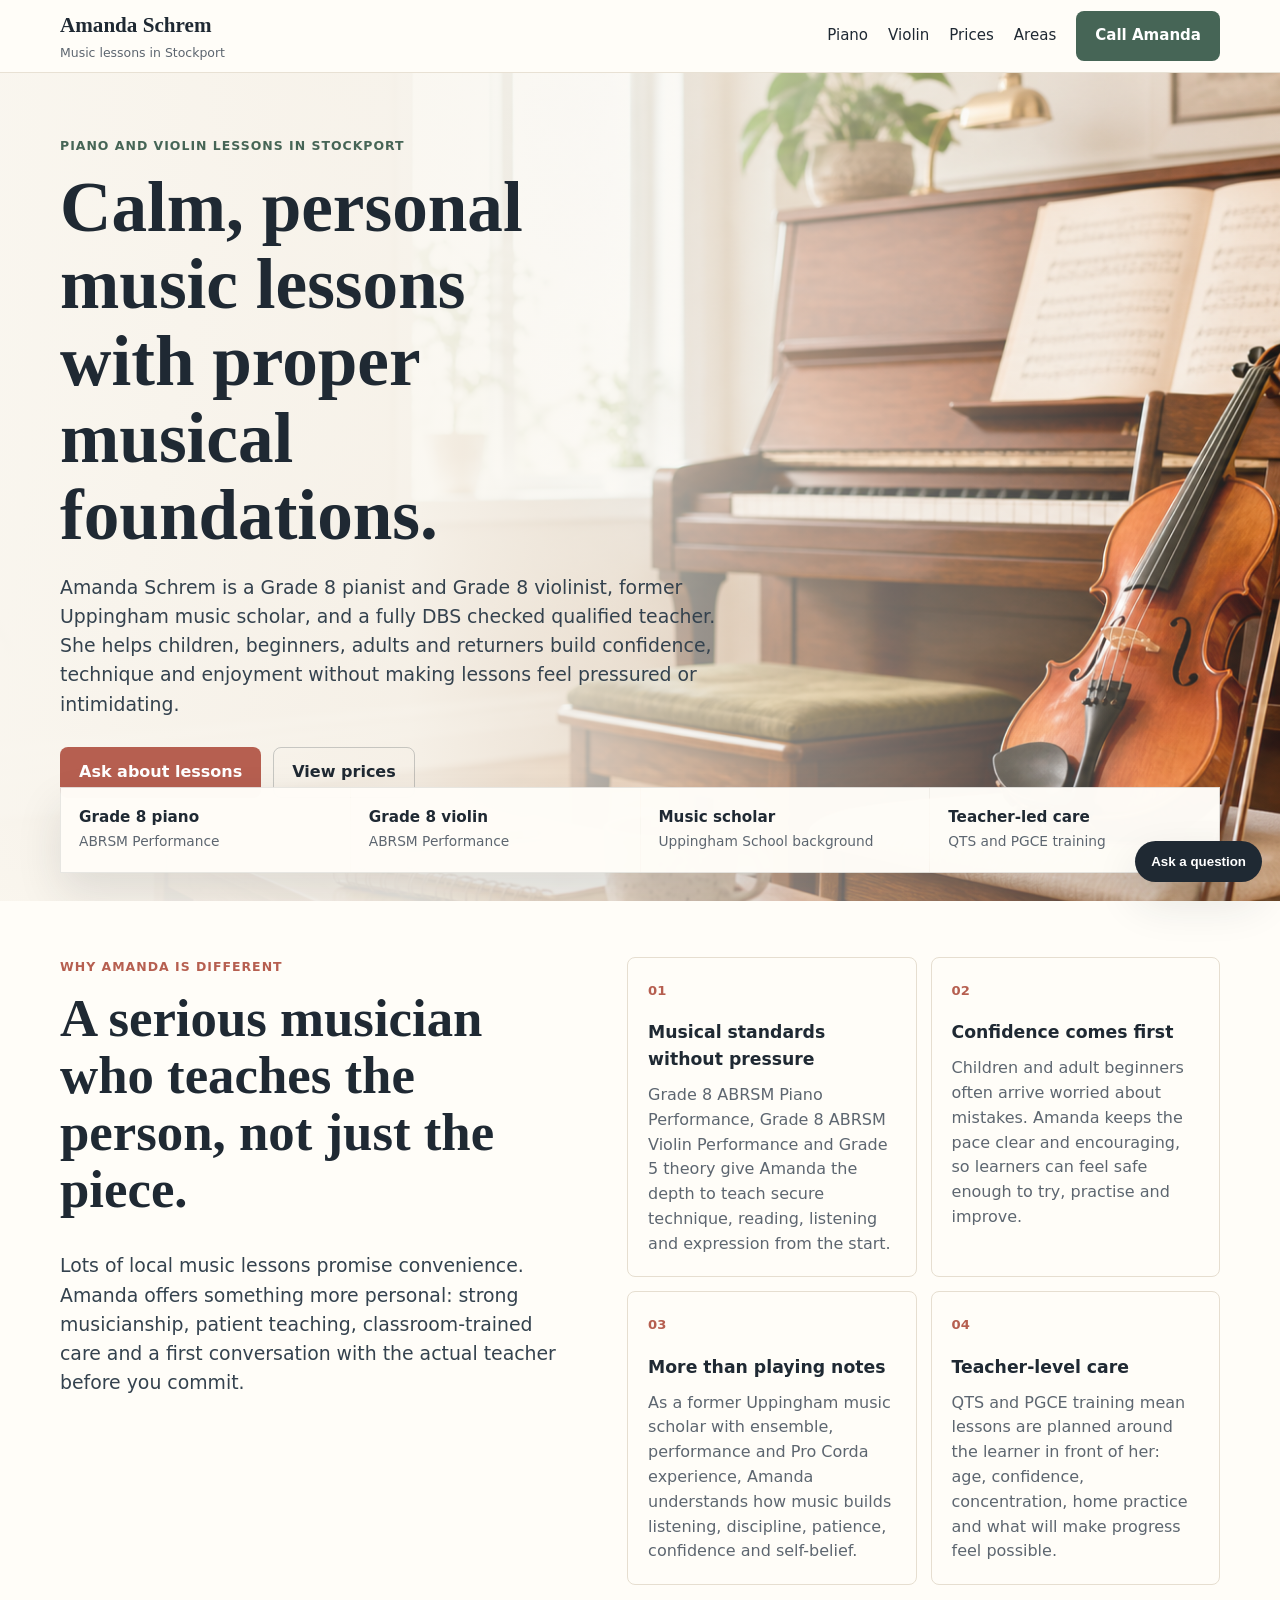
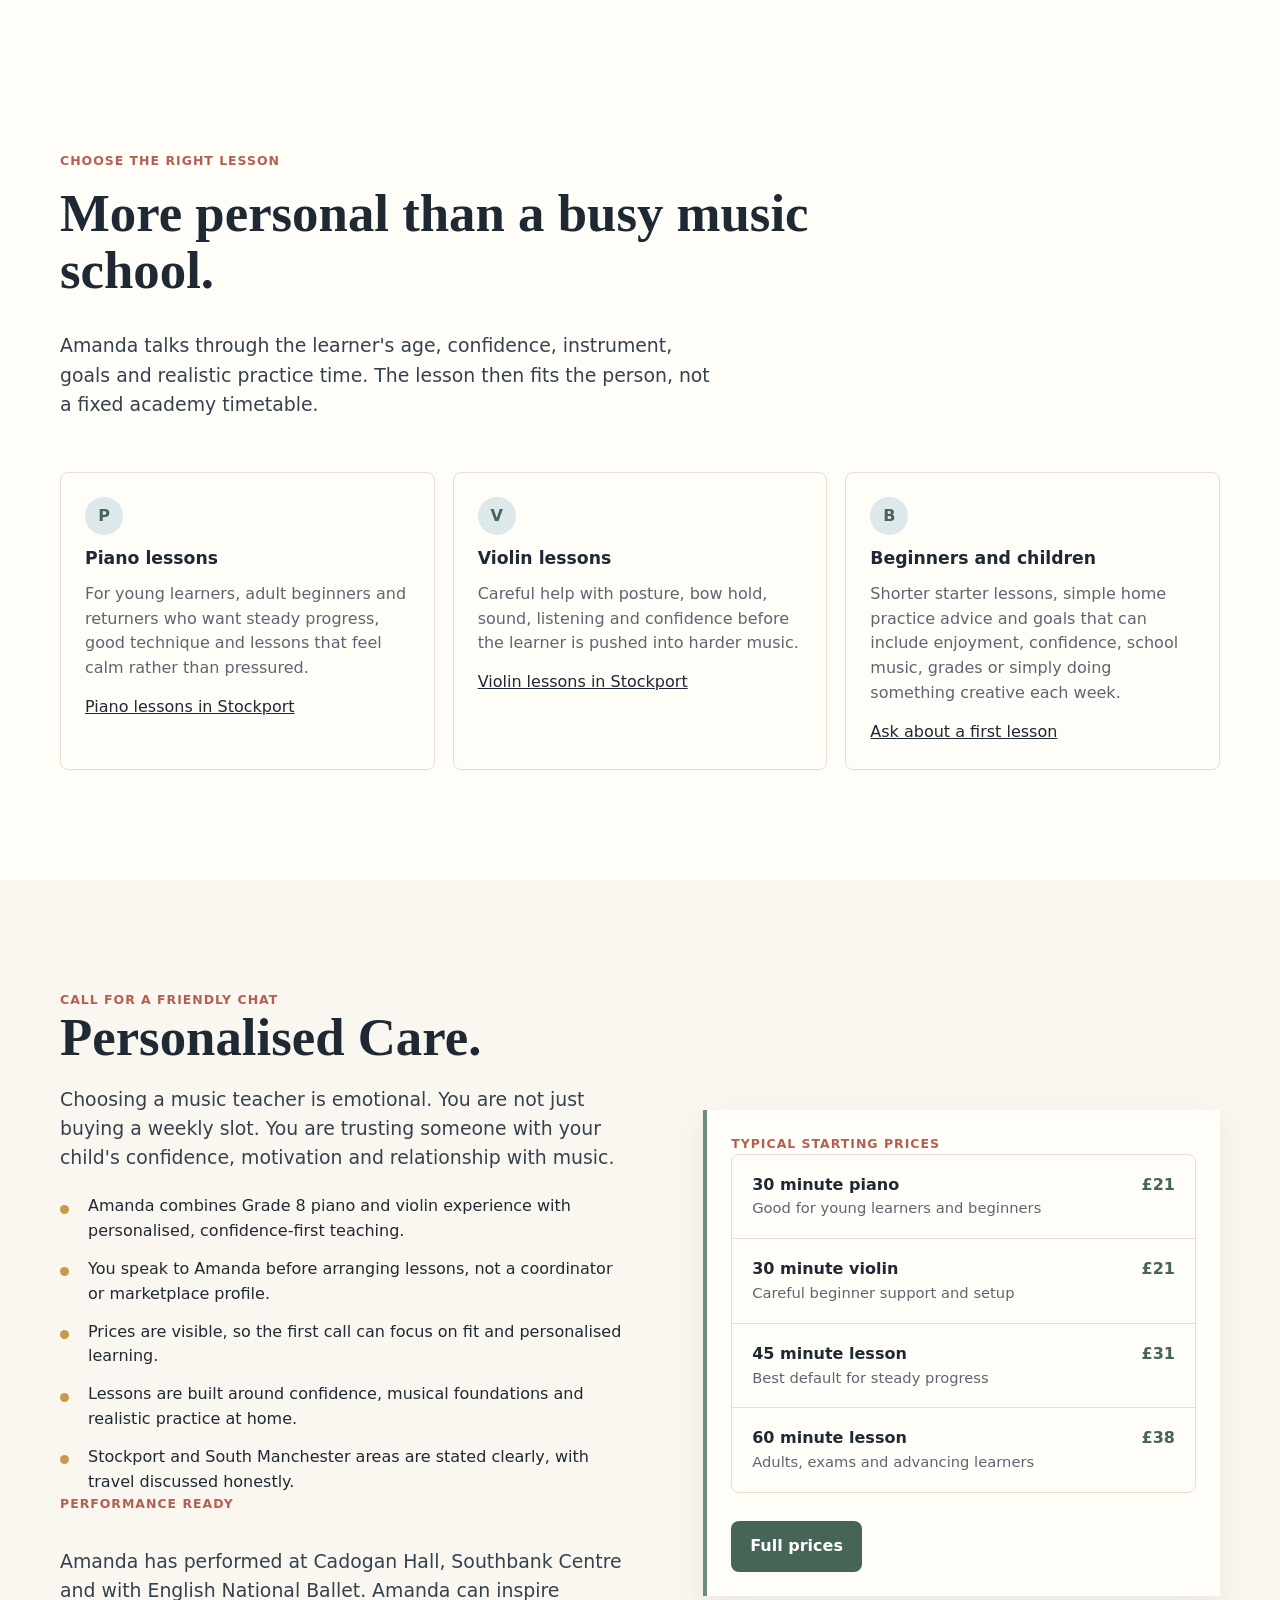
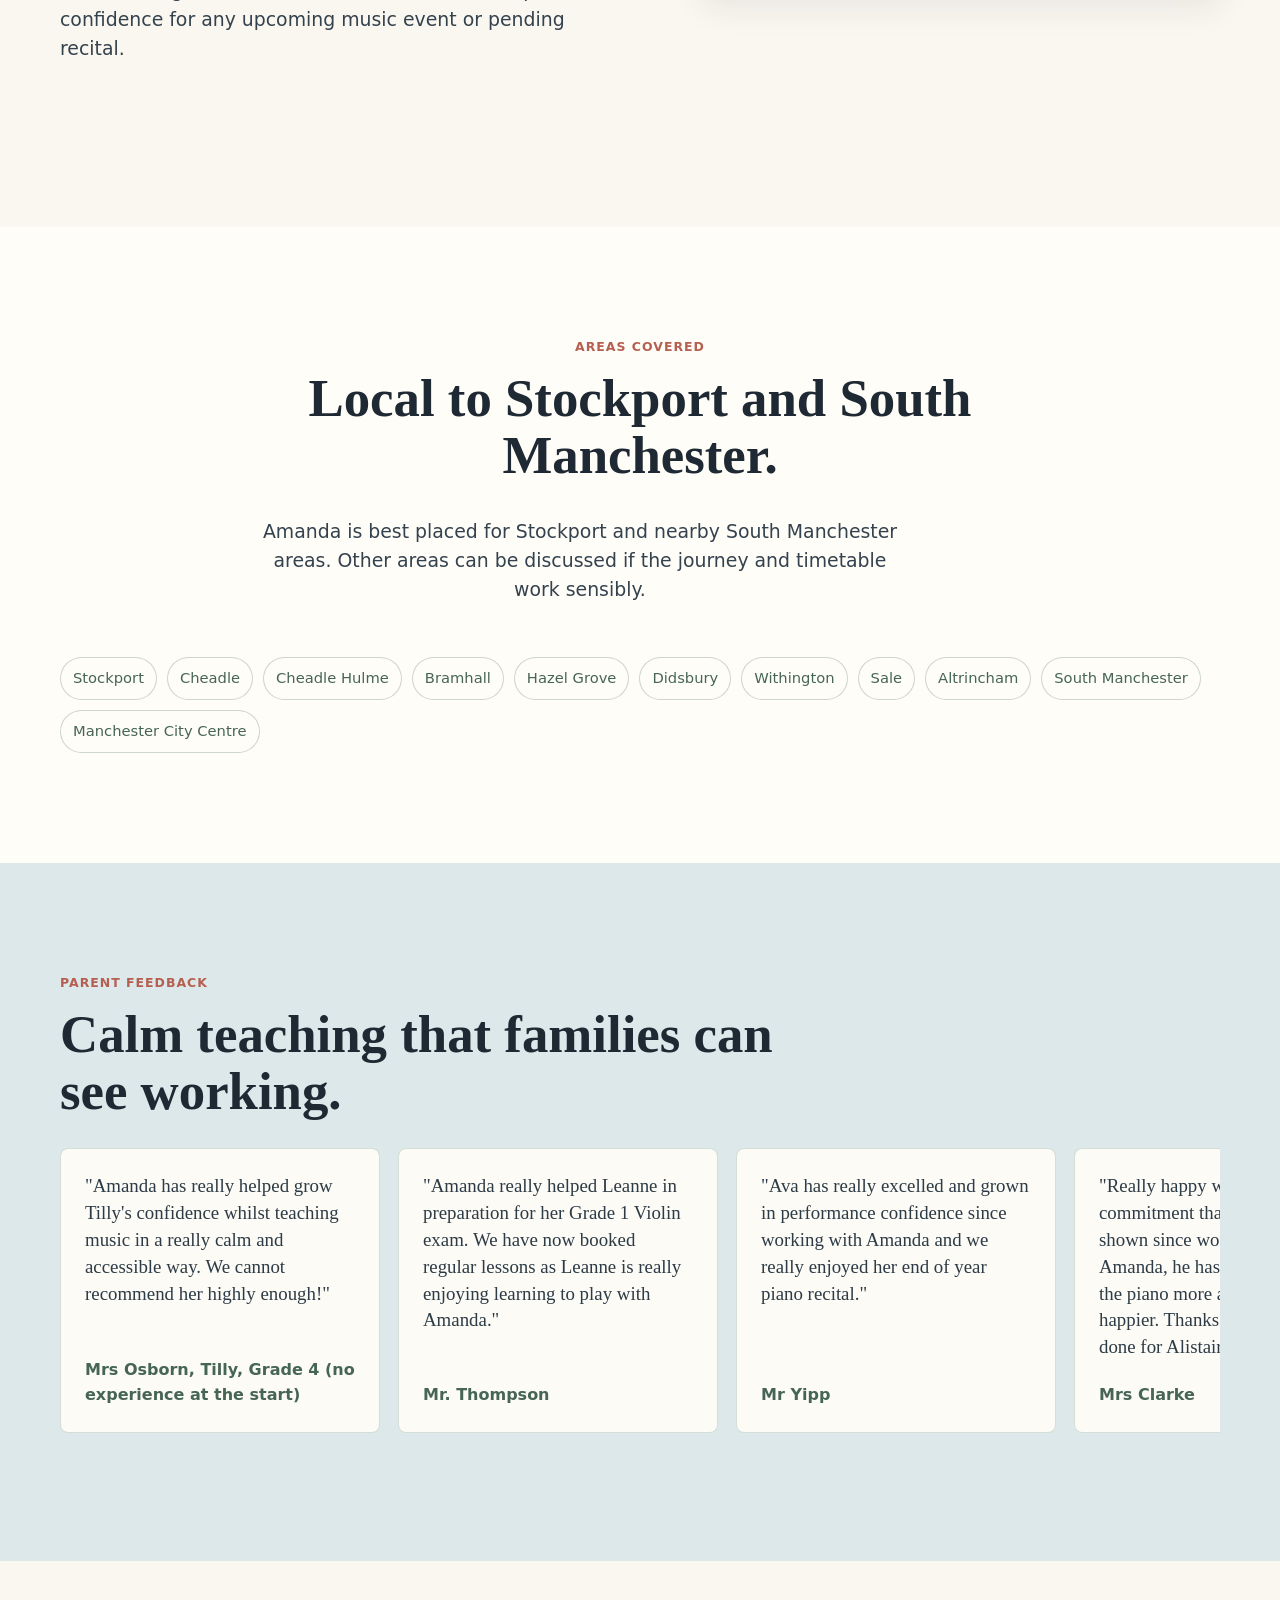
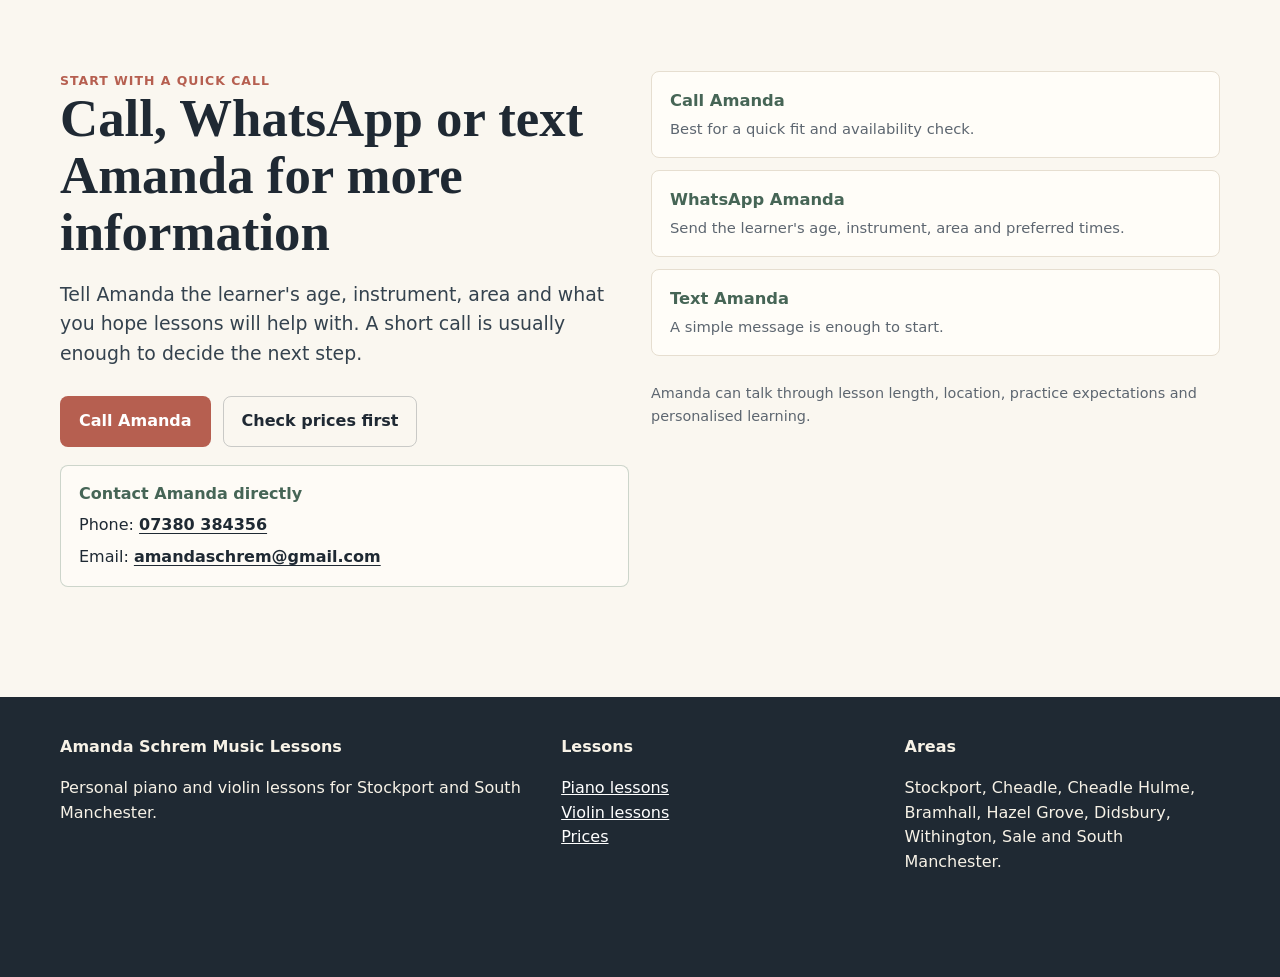
==== index.html @ a3d6da28 "Initial Amanda Schrem music website" ====
<!doctype html>
<html lang="en-GB">
<head>
  <meta charset="utf-8">
  <meta name="viewport" content="width=device-width, initial-scale=1">
  <title>Piano and Violin Lessons in Stockport | Amanda Schrem Music Lessons</title>
  <meta name="description" content="Piano and violin lessons in Stockport and South Manchester with Amanda Schrem, Grade 8 pianist, Grade 8 violinist, Uppingham music scholar and fully DBS checked qualified teacher.">
  <meta name="theme-color" content="#faf7f0">
  <meta property="og:title" content="Piano and Violin Lessons in Stockport with Amanda Schrem">
  <meta property="og:description" content="Patient, personal piano and violin lessons across Stockport and South Manchester with Grade 8 musical credentials and a qualified-teacher approach.">
  <meta property="og:image" content="assets/hero-music-lessons.png">
  <link rel="stylesheet" href="assets/styles.css?v=20260614c">
  <script type="application/ld+json">
  {
    "@context": "https://schema.org",
    "@type": "MusicSchool",
    "name": "Amanda Schrem Music Lessons",
    "description": "Piano and violin lessons in Stockport and South Manchester.",
    "areaServed": ["Stockport", "Cheadle", "Cheadle Hulme", "Bramhall", "Hazel Grove", "Sale", "Altrincham", "South Manchester"],
    "url": "https://amandaschremmusic.co.uk/",
    "founder": {
      "@type": "Person",
      "name": "Amanda Schrem",
      "jobTitle": "Music teacher and qualified teacher",
      "description": "Grade 8 ABRSM Piano Performance, Grade 8 ABRSM Violin Performance, former Uppingham music scholar and fully DBS checked qualified teacher."
    },
    "sameAs": []
  }
  </script>
</head>
<body>
  <a class="skip-link" href="#main">Skip to content</a>
  <header class="site-header">
    <div class="nav-wrap">
      <a class="brand" href="index.html" aria-label="Amanda Schrem Music Lessons home">
        <strong>Amanda Schrem</strong>
        <span>Music lessons in Stockport</span>
      </a>
      <button class="menu-button" type="button" data-menu-button aria-expanded="false" aria-label="Open menu">Menu</button>
      <nav class="nav-links" data-nav-links aria-label="Main navigation">
        <a href="piano-lessons-stockport.html">Piano</a>
        <a href="violin-lessons-stockport.html">Violin</a>
        <a href="prices.html">Prices</a>
        <a href="#areas">Areas</a>
        <a class="btn" href="tel:+447380384356" data-track="phone_intent" data-label="header-call">Call Amanda</a>
      </nav>
    </div>
  </header>

  <main id="main">
    <section class="hero" aria-label="Piano and violin lessons in Stockport">
      <div class="hero-media">
        <img src="assets/hero-music-lessons.png" alt="A warm home music lesson space with piano, violin and sheet music">
        <div class="hero-content">
          <div class="hero-copy">
            <p class="eyebrow">Piano and violin lessons in Stockport</p>
            <h1>Calm, personal music lessons with proper musical foundations.</h1>
            <p class="lead">Amanda Schrem is a Grade 8 pianist and Grade 8 violinist, former Uppingham music scholar, and a fully DBS checked qualified teacher. She helps children, beginners, adults and returners build confidence, technique and enjoyment without making lessons feel pressured or intimidating.</p>
            <div class="hero-actions">
              <a class="btn rosin" href="#contact" data-track="primary_cta_click" data-label="music-home-call">Ask about lessons</a>
              <a class="btn secondary" href="prices.html" data-track="prices_click" data-label="music-home-prices">View prices</a>
            </div>
          </div>
        </div>
        <div class="trust-strip" aria-label="Music lesson highlights">
          <div class="trust-item"><strong>Grade 8 piano</strong><span>ABRSM Performance</span></div>
          <div class="trust-item"><strong>Grade 8 violin</strong><span>ABRSM Performance</span></div>
          <div class="trust-item"><strong>Music scholar</strong><span>Uppingham School background</span></div>
          <div class="trust-item"><strong>Teacher-led care</strong><span>QTS and PGCE training</span></div>
        </div>
      </div>
    </section>

    <section class="section tight">
      <div class="wrap proof-led">
        <div class="section-head">
          <p class="kicker">Why Amanda is different</p>
          <h2>A serious musician who teaches the person, not just the piece.</h2>
          <p class="lead">Lots of local music lessons promise convenience. Amanda offers something more personal: strong musicianship, patient teaching, classroom-trained care and a first conversation with the actual teacher before you commit.</p>
        </div>
        <div class="proof-grid" aria-label="Amanda Schrem music credentials">
          <article class="proof-card"><span>01</span><strong>Musical standards without pressure</strong><p>Grade 8 ABRSM Piano Performance, Grade 8 ABRSM Violin Performance and Grade 5 theory give Amanda the depth to teach secure technique, reading, listening and expression from the start.</p></article>
          <article class="proof-card"><span>02</span><strong>Confidence comes first</strong><p>Children and adult beginners often arrive worried about mistakes. Amanda keeps the pace clear and encouraging, so learners can feel safe enough to try, practise and improve.</p></article>
          <article class="proof-card"><span>03</span><strong>More than playing notes</strong><p>As a former Uppingham music scholar with ensemble, performance and Pro Corda experience, Amanda understands how music builds listening, discipline, patience, confidence and self-belief.</p></article>
          <article class="proof-card"><span>04</span><strong>Teacher-level care</strong><p>QTS and PGCE training mean lessons are planned around the learner in front of her: age, confidence, concentration, home practice and what will make progress feel possible.</p></article>
        </div>
      </div>
    </section>

    <section class="section" id="lessons">
      <div class="wrap">
        <div class="section-head">
          <p class="kicker">Choose the right lesson</p>
          <h2>More personal than a busy music school.</h2>
          <p class="lead">Amanda talks through the learner's age, confidence, instrument, goals and realistic practice time. The lesson then fits the person, not a fixed academy timetable.</p>
        </div>
        <div class="grid three">
          <article class="card feature">
            <span class="mark">P</span>
            <h3>Piano lessons</h3>
            <p>For young learners, adult beginners and returners who want steady progress, good technique and lessons that feel calm rather than pressured.</p>
            <a href="piano-lessons-stockport.html">Piano lessons in Stockport</a>
          </article>
          <article class="card feature">
            <span class="mark">V</span>
            <h3>Violin lessons</h3>
            <p>Careful help with posture, bow hold, sound, listening and confidence before the learner is pushed into harder music.</p>
            <a href="violin-lessons-stockport.html">Violin lessons in Stockport</a>
          </article>
          <article class="card feature">
            <span class="mark">B</span>
            <h3>Beginners and children</h3>
            <p>Shorter starter lessons, simple home practice advice and goals that can include enjoyment, confidence, school music, grades or simply doing something creative each week.</p>
            <a href="#contact">Ask about a first lesson</a>
          </article>
        </div>
      </div>
    </section>

    <section class="section alt">
      <div class="wrap split">
        <div>
          <p class="kicker">Call for a friendly chat</p>
          <h2>Personalised Care.</h2>
          <p class="lead">Choosing a music teacher is emotional. You are not just buying a weekly slot. You are trusting someone with your child's confidence, motivation and relationship with music.</p>
          <ul class="list">
            <li>Amanda combines Grade 8 piano and violin experience with personalised, confidence-first teaching.</li>
            <li>You speak to Amanda before arranging lessons, not a coordinator or marketplace profile.</li>
            <li>Prices are visible, so the first call can focus on fit and personalised learning.</li>
            <li>Lessons are built around confidence, musical foundations and realistic practice at home.</li>
            <li>Stockport and South Manchester areas are stated clearly, with travel discussed honestly.</li>
          </ul>
          <div class="section-head">
            <p class="kicker">Performance ready</p>
            <p class="lead">Amanda has performed at Cadogan Hall, Southbank Centre and with English National Ballet. Amanda can inspire confidence for any upcoming music event or pending recital.</p>
          </div>
        </div>
        <aside class="panel">
          <p class="kicker">Typical starting prices</p>
          <div class="price-table">
            <div class="price-row"><div><strong>30 minute piano</strong><span>Good for young learners and beginners</span></div><div class="price">£21</div></div>
            <div class="price-row"><div><strong>30 minute violin</strong><span>Careful beginner support and setup</span></div><div class="price">£21</div></div>
            <div class="price-row"><div><strong>45 minute lesson</strong><span>Best default for steady progress</span></div><div class="price">£31</div></div>
            <div class="price-row"><div><strong>60 minute lesson</strong><span>Adults, exams and advancing learners</span></div><div class="price">£38</div></div>
          </div>
          <div class="section-actions">
            <a class="btn" href="prices.html" data-track="prices_click" data-label="home-price-panel">Full prices</a>
          </div>
        </aside>
      </div>
    </section>

    <section class="section" id="areas">
      <div class="wrap">
        <div class="section-head center">
          <p class="kicker">Areas covered</p>
          <h2>Local to Stockport and South Manchester.</h2>
          <p class="lead">Amanda is best placed for Stockport and nearby South Manchester areas. Other areas can be discussed if the journey and timetable work sensibly.</p>
        </div>
        <div class="area-pills" aria-label="Areas covered">
          <span>Stockport</span><span>Cheadle</span><span>Cheadle Hulme</span><span>Bramhall</span><span>Hazel Grove</span><span>Didsbury</span><span>Withington</span><span>Sale</span><span>Altrincham</span><span>South Manchester</span><span>Manchester City Centre</span>
        </div>
      </div>
    </section>

    <section class="section blue testimonials-section">
      <div class="wrap">
        <div class="section-head">
          <p class="kicker">Parent feedback</p>
          <h2>Calm teaching that families can see working.</h2>
        </div>
        <div class="testimonial-rail" aria-label="Music lesson testimonials">
          <figure class="testimonial-card">
            <blockquote>"Amanda has really helped grow Tilly's confidence whilst teaching music in a really calm and accessible way. We cannot recommend her highly enough!"</blockquote>
            <figcaption>Mrs Osborn, Tilly, Grade 4 (no experience at the start)</figcaption>
          </figure>
          <figure class="testimonial-card">
            <blockquote>"Amanda really helped Leanne in preparation for her Grade 1 Violin exam. We have now booked regular lessons as Leanne is really enjoying learning to play with Amanda."</blockquote>
            <figcaption>Mr. Thompson</figcaption>
          </figure>
          <figure class="testimonial-card">
            <blockquote>"Ava has really excelled and grown in performance confidence since working with Amanda and we really enjoyed her end of year piano recital."</blockquote>
            <figcaption>Mr Yipp</figcaption>
          </figure>
          <figure class="testimonial-card">
            <blockquote>"Really happy with the commitment that Alistair has shown since working with Amanda, he has enjoyed playing the piano more and we couldn't be happier. Thanks for all you have done for Alistair!"</blockquote>
            <figcaption>Mrs Clarke</figcaption>
          </figure>
        </div>
      </div>
    </section>

    <section class="section alt" id="contact">
      <div class="wrap contact-box">
        <div>
          <p class="kicker">Start with a quick call</p>
          <h2>Call, WhatsApp or text Amanda for more information</h2>
          <p class="lead">Tell Amanda the learner's age, instrument, area and what you hope lessons will help with. A short call is usually enough to decide the next step.</p>
          <div class="section-actions">
            <a class="btn rosin" href="tel:+447380384356" data-track="phone_intent" data-label="music-contact-call">Call Amanda</a>
            <a class="btn secondary" href="prices.html" data-track="prices_click" data-label="music-contact-prices">Check prices first</a>
          </div>
        <div class="direct-contact desktop-contact" aria-label="Amanda direct contact details"><strong>Contact Amanda directly</strong><span>Phone: <a href="tel:+447380384356">07380 384356</a></span><span>Email: <a href="mailto:amandaschrem@gmail.com">amandaschrem@gmail.com</a></span></div></div>
        <div class="contact-options" aria-label="Contact options">
          <a class="contact-option" href="tel:+447380384356" data-track="phone_intent" data-label="music-home-call"><strong>Call Amanda</strong><span>Best for a quick fit and availability check.</span></a>
          <a class="contact-option" href="https://wa.me/447380384356?text=Hi%20Amanda%2C%20I%20would%20like%20to%20ask%20about%20piano%20or%20violin%20lessons." data-track="whatsapp_intent" data-label="music-home-whatsapp"><strong>WhatsApp Amanda</strong><span>Send the learner's age, instrument, area and preferred times.</span></a>
          <a class="contact-option" href="sms:+447380384356?body=Hi%20Amanda%2C%20I%20would%20like%20to%20ask%20about%20piano%20or%20violin%20lessons." data-track="text_intent" data-label="music-home-text"><strong>Text Amanda</strong><span>A simple message is enough to start.</span></a>
          <p class="form-note">Amanda can talk through lesson length, location, practice expectations and personalised learning.</p>
        </div>
      </div>
    </section>
  </main>

  <aside class="chat-widget" aria-label="Music lesson quick answers">
    <button class="chat-toggle" type="button" data-chat-toggle aria-expanded="false">Ask a question</button>
    <div class="chat-panel" data-chat-panel>
      <div class="chat-head"><strong>Amanda Schrem Music Lessons</strong><span>Quick answers before you call</span></div>
      <div class="chat-body">
        <div class="quick-replies">
          <button type="button" data-chat-reply="qualifications">Why Amanda?</button>
          <button type="button" data-chat-reply="prices">What do lessons cost?</button>
          <button type="button" data-chat-reply="areas">Which areas are covered?</button>
          <button type="button" data-chat-reply="trial">How do we start?</button>
        </div>
        <div class="chat-answer" data-chat-answer>Choose a question, then call, WhatsApp or text if it sounds like the right fit.</div>
        <a class="btn" href="#contact" data-track="chat_callback_click" data-label="music-chat-callback">Call, WhatsApp or text Amanda</a>
      </div>
    </div>
  </aside>

  <div class="sticky-call" aria-label="Mobile contact options for Amanda"><a class="mobile-contact-action phone" href="tel:+447380384356" data-track="sticky_phone_intent" data-label="mobile-sticky-call" aria-label="Call Amanda"><svg aria-hidden="true" viewBox="0 0 24 24" fill="none"><path d="M22 16.92v3a2 2 0 0 1-2.18 2 19.8 19.8 0 0 1-8.63-3.07 19.5 19.5 0 0 1-6-6A19.8 19.8 0 0 1 2.12 4.18 2 2 0 0 1 4.11 2h3a2 2 0 0 1 2 1.72c.13.95.35 1.88.66 2.77a2 2 0 0 1-.45 2.11L8.05 9.87a16 16 0 0 0 6.08 6.08l1.27-1.27a2 2 0 0 1 2.11-.45c.89.31 1.82.53 2.77.66A2 2 0 0 1 22 16.92Z" stroke="currentColor" stroke-width="2" stroke-linecap="round" stroke-linejoin="round"/></svg><span>Call</span></a><a class="mobile-contact-action whatsapp" href="https://wa.me/447380384356?text=Hi%20Amanda%2C%20I%20would%20like%20to%20ask%20about%20piano%20or%20violin%20lessons." data-track="sticky_whatsapp_intent" data-label="mobile-sticky-whatsapp" aria-label="WhatsApp Amanda"><svg aria-hidden="true" viewBox="0 0 24 24"><path fill="currentColor" d="M12.03 2.5a9.43 9.43 0 0 0-8.17 14.15L2.7 21.5l4.98-1.13A9.43 9.43 0 1 0 12.03 2.5Zm0 1.8a7.63 7.63 0 0 1 6.45 11.72 7.62 7.62 0 0 1-9.92 2.66l-.31-.16-2.94.67.69-2.83-.18-.3A7.63 7.63 0 0 1 12.03 4.3Zm-3.1 3.72c-.16 0-.42.06-.64.3-.22.23-.84.82-.84 2 0 1.17.86 2.31.98 2.47.12.16 1.66 2.66 4.1 3.62 2.02.8 2.44.64 2.88.6.44-.04 1.42-.58 1.62-1.14.2-.56.2-1.04.14-1.14-.06-.1-.22-.16-.46-.28-.24-.12-1.42-.7-1.64-.78-.22-.08-.38-.12-.54.12-.16.24-.62.78-.76.94-.14.16-.28.18-.52.06-.24-.12-1.01-.37-1.92-1.18-.71-.63-1.19-1.41-1.33-1.65-.14-.24-.01-.37.11-.49.11-.11.24-.28.36-.42.12-.14.16-.24.24-.4.08-.16.04-.3-.02-.42-.06-.12-.54-1.3-.74-1.78-.2-.47-.39-.4-.54-.41h-.48Z"/></svg><span>WhatsApp</span></a><a class="mobile-contact-action text" href="sms:+447380384356?body=Hi%20Amanda%2C%20I%20would%20like%20to%20ask%20about%20piano%20or%20violin%20lessons." data-track="sticky_text_intent" data-label="mobile-sticky-text" aria-label="Text Amanda"><svg aria-hidden="true" viewBox="0 0 24 24" fill="none"><path d="M21 15a4 4 0 0 1-4 4H8l-5 3V7a4 4 0 0 1 4-4h10a4 4 0 0 1 4 4v8Z" stroke="currentColor" stroke-width="2" stroke-linecap="round" stroke-linejoin="round"/><path d="M8 9h8M8 13h5" stroke="currentColor" stroke-width="2" stroke-linecap="round"/></svg><span>Text</span></a></div>

  <footer class="site-footer">
    <div class="wrap footer-grid">
      <div><strong>Amanda Schrem Music Lessons</strong><p>Personal piano and violin lessons for Stockport and South Manchester.</p></div>
      <div><strong>Lessons</strong><p><a href="piano-lessons-stockport.html">Piano lessons</a><br><a href="violin-lessons-stockport.html">Violin lessons</a><br><a href="prices.html">Prices</a></p></div>
      <div><strong>Areas</strong><p>Stockport, Cheadle, Cheadle Hulme, Bramhall, Hazel Grove, Didsbury, Withington, Sale and South Manchester.</p></div>
    </div>
  </footer>
  <script src="assets/site.js?v=20260614b"></script>
</body>
</html>
---- assets/styles.css ----
:root {
  --ink: #1f2933;
  --muted: #5d6670;
  --ivory: #faf7f0;
  --warm-white: #fffdf8;
  --sage: #6f8c7b;
  --sage-dark: #466556;
  --rosin: #b65f50;
  --brass: #c79a4b;
  --pale-blue: #dce8ea;
  --line: #e6ded0;
  --shadow: 0 20px 45px rgba(31, 41, 51, 0.12);
  --radius: 8px;
  font-family: Inter, ui-sans-serif, system-ui, -apple-system, BlinkMacSystemFont, "Segoe UI", sans-serif;
  color: var(--ink);
  background: var(--warm-white);
}

* {
  box-sizing: border-box;
}

html {
  scroll-behavior: smooth;
}

body {
  margin: 0;
  background: var(--warm-white);
  color: var(--ink);
  line-height: 1.55;
}

body.menu-open {
  overflow: hidden;
}

a {
  color: inherit;
}

img {
  display: block;
  max-width: 100%;
}

.skip-link {
  position: absolute;
  left: -999px;
  top: 8px;
  z-index: 50;
  background: var(--ink);
  color: #fff;
  padding: 10px 14px;
}

.skip-link:focus {
  left: 8px;
}

.site-header {
  position: sticky;
  top: 0;
  z-index: 30;
  border-bottom: 1px solid rgba(230, 222, 208, 0.9);
  background: rgba(255, 253, 248, 0.94);
  backdrop-filter: blur(12px);
}

.nav-wrap {
  width: min(1160px, calc(100% - 32px));
  margin: 0 auto;
  min-height: 72px;
  display: flex;
  align-items: center;
  justify-content: space-between;
  gap: 20px;
}

.brand {
  display: grid;
  gap: 1px;
  text-decoration: none;
}

.brand strong {
  font-family: Georgia, "Times New Roman", serif;
  font-size: 1.32rem;
  font-weight: 700;
  letter-spacing: 0;
}

.brand span {
  font-size: 0.78rem;
  color: var(--muted);
}

.nav-links {
  display: flex;
  align-items: center;
  justify-content: flex-end;
  gap: 20px;
  font-size: 0.94rem;
}

.nav-links a {
  text-decoration: none;
  color: var(--ink);
}

.nav-links a:hover {
  color: var(--sage-dark);
}

.nav-links a.btn {
  color: #fff;
}

.nav-links a.btn.secondary {
  color: var(--ink);
}

.menu-button {
  display: none;
  min-width: 44px;
  min-height: 44px;
  border: 1px solid var(--line);
  border-radius: var(--radius);
  background: var(--warm-white);
  color: var(--ink);
  font-weight: 700;
}

.btn,
button.btn {
  display: inline-flex;
  align-items: center;
  justify-content: center;
  min-height: 44px;
  padding: 12px 18px;
  border: 1px solid transparent;
  border-radius: var(--radius);
  background: var(--sage-dark);
  color: #fff;
  font-weight: 750;
  text-decoration: none;
  cursor: pointer;
  transition: transform 150ms ease, background 150ms ease, border-color 150ms ease;
}

.btn:hover,
button.btn:hover {
  transform: translateY(-1px);
  background: #355146;
}

.btn.secondary {
  background: transparent;
  border-color: rgba(31, 41, 51, 0.22);
  color: var(--ink);
}

.btn.secondary:hover {
  background: var(--ivory);
}

.btn.ghost {
  background: transparent;
  border-color: rgba(111, 140, 123, 0.45);
  color: var(--sage-dark);
}

.btn.rosin {
  background: var(--rosin);
}

.hero {
  min-height: calc(100svh - 72px);
  display: grid;
  align-items: stretch;
  background: var(--ivory);
}

.hero-media {
  position: relative;
  min-height: calc(100svh - 72px);
  isolation: isolate;
  overflow: hidden;
}

.hero-media img {
  width: 100%;
  height: 100%;
  min-height: calc(100svh - 72px);
  object-fit: cover;
}

.hero-media::after {
  content: "";
  position: absolute;
  inset: 0;
  z-index: 1;
  background: linear-gradient(90deg, rgba(250, 247, 240, 0.98) 0%, rgba(250, 247, 240, 0.91) 32%, rgba(250, 247, 240, 0.58) 55%, rgba(250, 247, 240, 0.08) 100%);
}

.hero-content {
  position: absolute;
  z-index: 2;
  inset: 0;
  width: min(1160px, calc(100% - 32px));
  margin: 0 auto;
  display: grid;
  align-content: start;
  padding-top: clamp(42px, 7vh, 76px);
  max-width: 1160px;
}

.hero-copy {
  width: min(720px, 100%);
  padding: 0 0 178px;
}

.eyebrow {
  margin: 0 0 14px;
  color: var(--sage-dark);
  text-transform: uppercase;
  letter-spacing: 0.08em;
  font-size: 0.78rem;
  font-weight: 800;
}

h1,
h2,
h3 {
  margin: 0;
  letter-spacing: 0;
  line-height: 1.08;
}

h1,
h2 {
  font-family: Georgia, "Times New Roman", serif;
}

h1 {
  font-size: 4.45rem;
  max-width: 15ch;
}

h2 {
  font-size: 3.3rem;
}

h3 {
  font-size: 1.08rem;
}

.lead {
  font-size: 1.18rem;
  color: #34424e;
  max-width: 660px;
}

.hero-actions,
.section-actions {
  display: flex;
  flex-wrap: wrap;
  gap: 12px;
  margin-top: 28px;
}

.mini-proof {
  display: grid;
  grid-template-columns: repeat(3, minmax(0, 1fr));
  gap: 10px;
  margin-top: 10px;
}

.mini-proof span {
  border: 1px solid rgba(111, 140, 123, 0.32);
  border-radius: var(--radius);
  background: rgba(255, 253, 248, 0.72);
  padding: 11px 12px;
  color: var(--sage-dark);
  font-size: 0.9rem;
  font-weight: 800;
}

.trust-strip {
  position: absolute;
  z-index: 3;
  left: 50%;
  bottom: 28px;
  transform: translateX(-50%);
  width: min(1160px, calc(100% - 32px));
  display: grid;
  grid-template-columns: repeat(4, 1fr);
  gap: 1px;
  border: 1px solid rgba(31, 41, 51, 0.1);
  background: rgba(255, 253, 248, 0.9);
  box-shadow: var(--shadow);
}

.trust-item {
  padding: 18px;
  background: rgba(255, 253, 248, 0.82);
}

.trust-item strong {
  display: block;
  font-size: 0.95rem;
}

.trust-item span {
  color: var(--muted);
  font-size: 0.86rem;
}

.section {
  padding: clamp(64px, 9vw, 110px) 0;
}

.section.tight {
  padding: 56px 0;
}

.section.alt {
  background: var(--ivory);
}

.section.blue {
  background: var(--pale-blue);
}

.wrap {
  width: min(1160px, calc(100% - 32px));
  margin: 0 auto;
}

.section-head {
  display: grid;
  gap: 14px;
  margin-bottom: 34px;
  max-width: 780px;
}

.section-head.center {
  margin-left: auto;
  margin-right: auto;
  text-align: center;
}

.kicker {
  margin: 0;
  color: var(--rosin);
  font-size: 0.78rem;
  font-weight: 850;
  text-transform: uppercase;
  letter-spacing: 0.08em;
}

.grid {
  display: grid;
  gap: 18px;
}

.grid.two {
  grid-template-columns: repeat(2, minmax(0, 1fr));
}

.grid.three {
  grid-template-columns: repeat(3, minmax(0, 1fr));
}

.grid.four {
  grid-template-columns: repeat(4, minmax(0, 1fr));
}

.card {
  border: 1px solid var(--line);
  border-radius: var(--radius);
  background: var(--warm-white);
  padding: 24px;
}

.card.feature {
  min-height: 100%;
  display: grid;
  align-content: start;
  gap: 14px;
}

.card.feature .mark,
.step .mark {
  width: 38px;
  height: 38px;
  border-radius: 50%;
  display: inline-grid;
  place-items: center;
  background: var(--pale-blue);
  color: var(--sage-dark);
  font-weight: 900;
}

.card p,
.step p {
  margin: 0;
  color: var(--muted);
}

.split {
  display: grid;
  grid-template-columns: minmax(0, 1.05fr) minmax(320px, 0.95fr);
  gap: clamp(28px, 6vw, 72px);
  align-items: center;
}

.panel {
  border-left: 4px solid var(--sage);
  padding: 24px;
  background: var(--warm-white);
  box-shadow: 0 12px 30px rgba(31, 41, 51, 0.08);
}

.proof-led {
  display: grid;
  grid-template-columns: minmax(0, 0.92fr) minmax(0, 1.08fr);
  gap: clamp(28px, 5vw, 62px);
  align-items: start;
}

.proof-led .section-head {
  margin-bottom: 0;
  position: sticky;
  top: 104px;
}

.proof-grid {
  display: grid;
  grid-template-columns: repeat(2, minmax(0, 1fr));
  gap: 14px;
}

.proof-card {
  border: 1px solid var(--line);
  border-radius: var(--radius);
  background: var(--warm-white);
  padding: 20px;
  min-height: 190px;
}

.proof-card span {
  display: inline-flex;
  margin-bottom: 18px;
  color: var(--rosin);
  font-weight: 900;
  font-size: 0.82rem;
}

.proof-card strong {
  display: block;
  font-size: 1.08rem;
}

.proof-card p {
  margin: 10px 0 0;
  color: var(--muted);
}

.list {
  display: grid;
  gap: 13px;
  margin: 22px 0 0;
  padding: 0;
  list-style: none;
}

.list li {
  position: relative;
  padding-left: 28px;
}

.list li::before {
  content: "";
  position: absolute;
  left: 0;
  top: 0.64em;
  width: 9px;
  height: 9px;
  border-radius: 50%;
  background: var(--brass);
}

.price-table {
  border: 1px solid var(--line);
  border-radius: var(--radius);
  overflow: hidden;
  background: var(--warm-white);
}

.price-row {
  display: grid;
  grid-template-columns: 1fr auto;
  gap: 18px;
  padding: 18px 20px;
  border-bottom: 1px solid var(--line);
}

.price-row:last-child {
  border-bottom: 0;
}

.price-row span {
  color: var(--muted);
  display: block;
  font-size: 0.92rem;
}

.price {
  color: var(--sage-dark);
  font-weight: 900;
  white-space: nowrap;
}

.quote {
  border-top: 1px solid var(--line);
  border-bottom: 1px solid var(--line);
  padding: 38px 0;
  font-family: Georgia, "Times New Roman", serif;
  font-size: 2.1rem;
  line-height: 1.22;
  color: #2d3b46;
}

.quote-credit {
  display: block;
  margin-top: 18px;
  font-family: Inter, ui-sans-serif, system-ui, -apple-system, BlinkMacSystemFont, "Segoe UI", sans-serif;
  font-size: 0.98rem;
  font-weight: 850;
  color: var(--sage-dark);
}

.testimonials-section .section-head {
  margin-bottom: 24px;
}

.testimonial-rail {
  display: grid;
  grid-auto-flow: column;
  grid-auto-columns: minmax(320px, calc((100% - 36px) / 3));
  gap: 18px;
  overflow-x: auto;
  overscroll-behavior-inline: contain;
  padding: 4px 0 18px;
  scroll-snap-type: inline mandatory;
  scrollbar-color: rgba(111, 140, 123, 0.5) transparent;
}

.testimonial-card {
  display: grid;
  align-content: space-between;
  gap: 22px;
  min-height: 270px;
  margin: 0;
  padding: 24px;
  border: 1px solid rgba(111, 140, 123, 0.28);
  border-radius: var(--radius);
  background: rgba(255, 253, 248, 0.9);
  color: var(--ink);
  scroll-snap-align: start;
}

.testimonial-card blockquote {
  margin: 0;
  font-family: Georgia, "Times New Roman", serif;
  font-size: 1.18rem;
  line-height: 1.42;
  color: #2d3b46;
}

.testimonial-card figcaption {
  color: var(--sage-dark);
  font-weight: 850;
}

.area-pills {
  display: flex;
  flex-wrap: wrap;
  gap: 10px;
  margin-top: 24px;
}

.area-pills span {
  border: 1px solid rgba(111, 140, 123, 0.35);
  border-radius: 999px;
  padding: 9px 12px;
  color: var(--sage-dark);
  background: rgba(255, 253, 248, 0.7);
  font-size: 0.92rem;
}

.faq {
  display: grid;
  gap: 12px;
}

.faq details {
  border: 1px solid var(--line);
  border-radius: var(--radius);
  padding: 18px 20px;
  background: var(--warm-white);
}

.faq summary {
  cursor: pointer;
  font-weight: 800;
}

.faq p {
  color: var(--muted);
  margin-bottom: 0;
}

.contact-box {
  display: grid;
  grid-template-columns: 1fr 1fr;
  gap: 22px;
  align-items: start;
}

.contact-options {
  display: grid;
  gap: 12px;
}

.contact-option {
  display: grid;
  gap: 5px;
  min-height: 78px;
  padding: 16px 18px;
  border: 1px solid var(--line);
  border-radius: var(--radius);
  background: var(--warm-white);
  color: var(--ink);
  text-decoration: none;
  transition: transform 150ms ease, border-color 150ms ease, box-shadow 150ms ease;
}

.contact-option:hover {
  transform: translateY(-1px);
  border-color: rgba(111, 140, 123, 0.55);
  box-shadow: 0 14px 34px rgba(37, 48, 58, 0.08);
}

.contact-option strong {
  color: var(--sage-dark);
  font-size: 1.02rem;
}

.contact-option span {
  color: var(--muted);
  font-size: 0.92rem;
}

.direct-contact {
  display: grid;
  gap: 7px;
  margin-top: 18px;
  padding: 16px 18px;
  border: 1px solid rgba(111, 140, 123, 0.35);
  border-radius: var(--radius);
  background: rgba(255, 253, 248, 0.78);
}

.direct-contact strong {
  color: var(--sage-dark);
}

.direct-contact a {
  color: var(--ink);
  font-weight: 850;
  text-decoration-thickness: 1px;
  text-underline-offset: 3px;
}

form {
  display: grid;
  gap: 14px;
}

label {
  display: grid;
  gap: 6px;
  font-weight: 750;
}

input,
select,
textarea {
  width: 100%;
  min-height: 44px;
  border: 1px solid #d8cec0;
  border-radius: var(--radius);
  padding: 12px 13px;
  background: #fff;
  color: var(--ink);
  font: inherit;
}

textarea {
  min-height: 112px;
  resize: vertical;
}

.form-note,
.small {
  color: var(--muted);
  font-size: 0.9rem;
}

.site-footer {
  padding: 38px 0 86px;
  background: var(--ink);
  color: #f7f2e7;
}

.footer-grid {
  display: grid;
  grid-template-columns: 1.2fr 0.8fr 0.8fr;
  gap: 28px;
}

.site-footer a {
  color: #fff;
}

.sticky-call {
  position: fixed;
  left: 0;
  right: 0;
  bottom: 0;
  z-index: 35;
  display: none;
  grid-template-columns: repeat(3, 1fr);
  background: var(--warm-white);
  border-top: 1px solid var(--line);
  padding: 8px 10px calc(8px + env(safe-area-inset-bottom));
  gap: 8px;
}

.mobile-contact-action {
  display: grid;
  justify-items: center;
  align-content: center;
  gap: 4px;
  min-width: 0;
  min-height: 58px;
  border: 1px solid rgba(31, 41, 51, 0.16);
  border-radius: var(--radius);
  background: var(--warm-white);
  color: var(--ink);
  text-decoration: none;
  font-weight: 850;
}

.mobile-contact-action.phone {
  background: var(--rosin);
  border-color: var(--rosin);
  color: #fff;
}

.mobile-contact-action.whatsapp {
  color: #1f7a4d;
}

.mobile-contact-action svg {
  width: 22px;
  height: 22px;
  display: block;
}

.mobile-contact-action span {
  font-size: 0.78rem;
  line-height: 1;
}

.chat-widget {
  position: fixed;
  right: 18px;
  bottom: 18px;
  z-index: 40;
}

.chat-toggle {
  border: 0;
  border-radius: 999px;
  background: var(--ink);
  color: #fff;
  padding: 13px 16px;
  font-weight: 850;
  box-shadow: var(--shadow);
  cursor: pointer;
}

.chat-panel {
  position: absolute;
  right: 0;
  bottom: 58px;
  width: min(360px, calc(100vw - 32px));
  border: 1px solid var(--line);
  border-radius: var(--radius);
  background: var(--warm-white);
  box-shadow: var(--shadow);
  overflow: hidden;
  display: none;
}

.chat-panel.open {
  display: block;
}

.chat-head {
  padding: 16px;
  background: var(--sage-dark);
  color: #fff;
}

.chat-head strong {
  display: block;
}

.chat-body {
  padding: 16px;
  display: grid;
  gap: 12px;
}

.quick-replies {
  display: grid;
  gap: 8px;
}

.quick-replies button {
  text-align: left;
  border: 1px solid var(--line);
  border-radius: var(--radius);
  background: #fff;
  padding: 10px;
  cursor: pointer;
}

.chat-answer {
  min-height: 72px;
  padding: 12px;
  background: var(--ivory);
  border-radius: var(--radius);
  color: #35434d;
}

.page-hero {
  background: var(--ivory);
  padding: clamp(56px, 8vw, 94px) 0;
}

.page-hero .wrap {
  display: grid;
  gap: 18px;
  max-width: 880px;
}

.page-hero h1 {
  max-width: 12ch;
}

@media (max-width: 900px) {
  .menu-button {
    display: inline-grid;
    place-items: center;
  }

  .nav-links {
    position: fixed;
    inset: 72px 0 auto 0;
    display: none;
    grid-template-columns: 1fr;
    justify-items: stretch;
    gap: 0;
    padding: 10px 16px 18px;
    background: var(--warm-white);
    border-bottom: 1px solid var(--line);
  }

  .nav-links.open {
    display: grid;
  }

  .nav-links a {
    padding: 14px 0;
    border-bottom: 1px solid var(--line);
  }

  .nav-links .btn {
    margin-top: 10px;
  }

  .hero,
  .hero-media,
  .hero-media img {
    min-height: 780px;
  }

  .hero-media::after {
    background: linear-gradient(180deg, rgba(250, 247, 240, 0.98) 0%, rgba(250, 247, 240, 0.91) 46%, rgba(250, 247, 240, 0.38) 100%);
  }

  .hero-content {
    padding-top: 34px;
  }

  .hero-copy {
    padding-bottom: 180px;
  }

  h1 {
    max-width: 13ch;
    font-size: 3.25rem;
  }

  h2 {
    font-size: 2.55rem;
  }

  .quote {
    font-size: 1.7rem;
  }

  .trust-strip {
    grid-template-columns: 1fr 1fr;
    bottom: 16px;
  }

  .grid.two,
  .grid.three,
  .grid.four,
  .mini-proof,
  .proof-led,
  .split,
  .contact-box,
  .footer-grid {
    grid-template-columns: 1fr;
  }

  .proof-led .section-head {
    position: static;
  }
}

@media (max-width: 640px) {
  .nav-wrap,
  .wrap,
  .hero-content,
  .trust-strip {
    width: calc(100% - 24px);
    max-width: 1160px;
  }

  .brand strong {
    font-size: 1.1rem;
  }

  .hero,
  .hero-media {
    min-height: auto;
  }

  .hero-media {
    padding: 28px 0 18px;
  }

  .hero-media img {
    position: absolute;
    inset: 0;
    width: 100%;
    height: 100%;
    min-height: 0;
    object-fit: cover;
  }

  .hero-copy,
  .hero-copy .lead,
  .hero-actions {
    width: 100%;
    max-width: 360px;
  }

  .hero-content {
    position: relative;
    inset: auto;
    padding-top: 0;
  }

  .hero-copy {
    padding-bottom: 0;
  }

  h1 {
    font-size: 2.04rem;
    max-width: 13ch;
  }

  h2 {
    font-size: 1.95rem;
  }

  .lead {
    font-size: 1.03rem;
  }

  .trust-strip {
    position: relative;
    left: auto;
    bottom: auto;
    transform: none;
    display: grid;
    grid-template-columns: repeat(2, minmax(0, 1fr));
    gap: 8px;
    overflow: visible;
    border: 0;
    background: transparent;
    box-shadow: none;
    margin: 18px auto 0;
  }

  .trust-item {
    min-width: 0;
    padding: 11px 12px;
    border: 1px solid rgba(31, 41, 51, 0.12);
    background: rgba(255, 253, 248, 0.9);
  }

  .trust-item strong {
    font-size: 0.88rem;
  }

  .trust-item span {
    font-size: 0.78rem;
  }

  .mini-proof {
    display: grid;
    grid-template-columns: 1fr;
    gap: 8px;
    overflow: visible;
    padding-bottom: 0;
  }

  .mini-proof span {
    min-width: 0;
    min-height: 46px;
    display: grid;
    align-items: center;
  }

  .section,
  .section.tight {
    padding: 46px 0;
  }

  .page-hero {
    padding: 38px 0 42px;
  }

  .proof-grid {
    grid-template-columns: 1fr;
  }

  .proof-card {
    min-height: 0;
    padding: 18px;
  }

  .quote {
    font-size: 1.35rem;
  }

  .testimonial-rail {
    grid-auto-columns: minmax(288px, 88%);
  }

  .testimonial-card {
    min-height: 300px;
    padding: 20px;
  }

  .testimonial-card blockquote {
    font-size: 1.05rem;
  }

  .hero-actions,
  .section-actions {
    flex-direction: column;
  }

  .btn {
    width: 100%;
  }

  .price-row {
    grid-template-columns: 1fr;
  }

  .sticky-call {
    display: grid;
  }

  .desktop-contact {
    display: none;
  }

  .chat-widget {
    top: 84px;
    left: 334px;
    right: auto;
    bottom: auto;
  }

  .chat-toggle {
    position: relative;
    width: 44px;
    height: 44px;
    padding: 0;
    overflow: hidden;
    color: transparent;
  }

  .chat-toggle::after {
    content: "?";
    position: absolute;
    inset: 0;
    display: grid;
    place-items: center;
    color: #fff;
    font-size: 1rem;
    text-indent: 0;
  }

  .chat-panel {
    top: 48px;
    bottom: auto;
  }

  .site-footer {
    padding-bottom: 116px;
  }
}

@media (max-width: 360px) {
  .chat-widget {
    left: auto;
    right: 12px;
  }
}
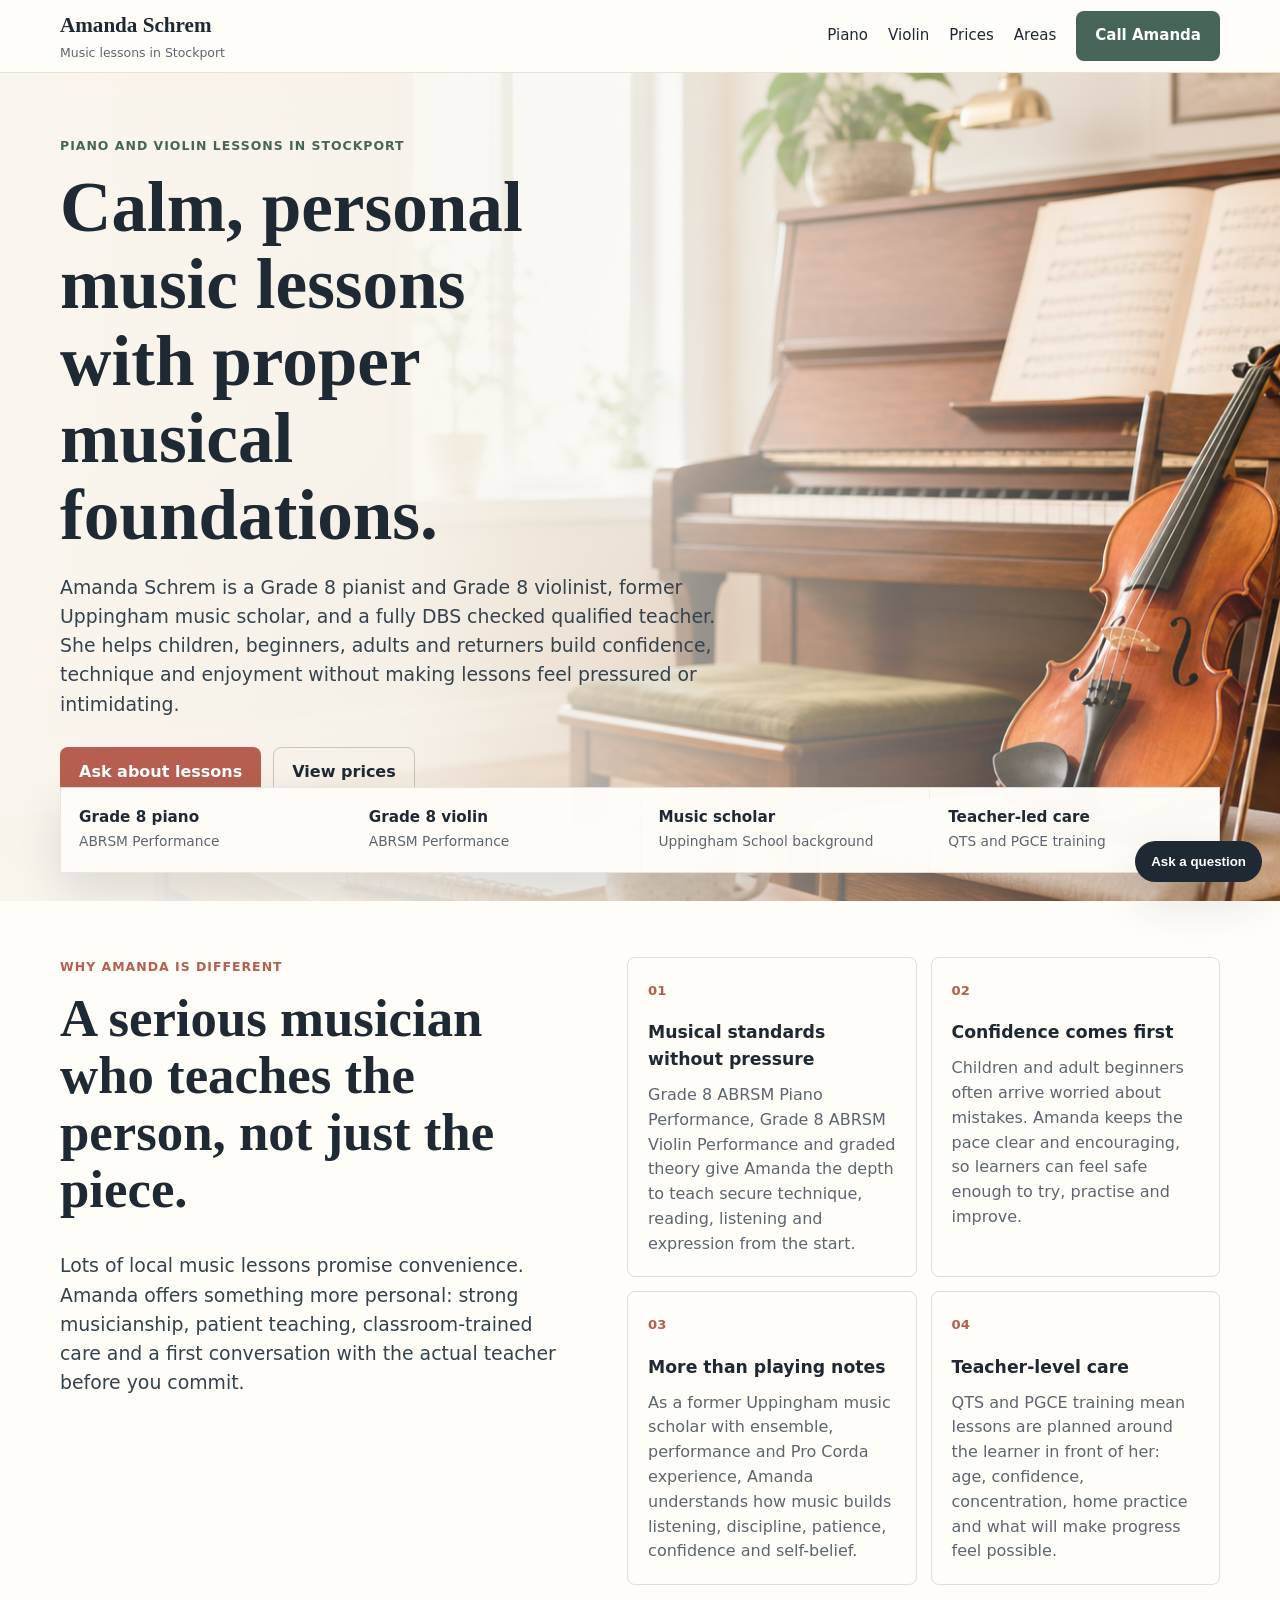
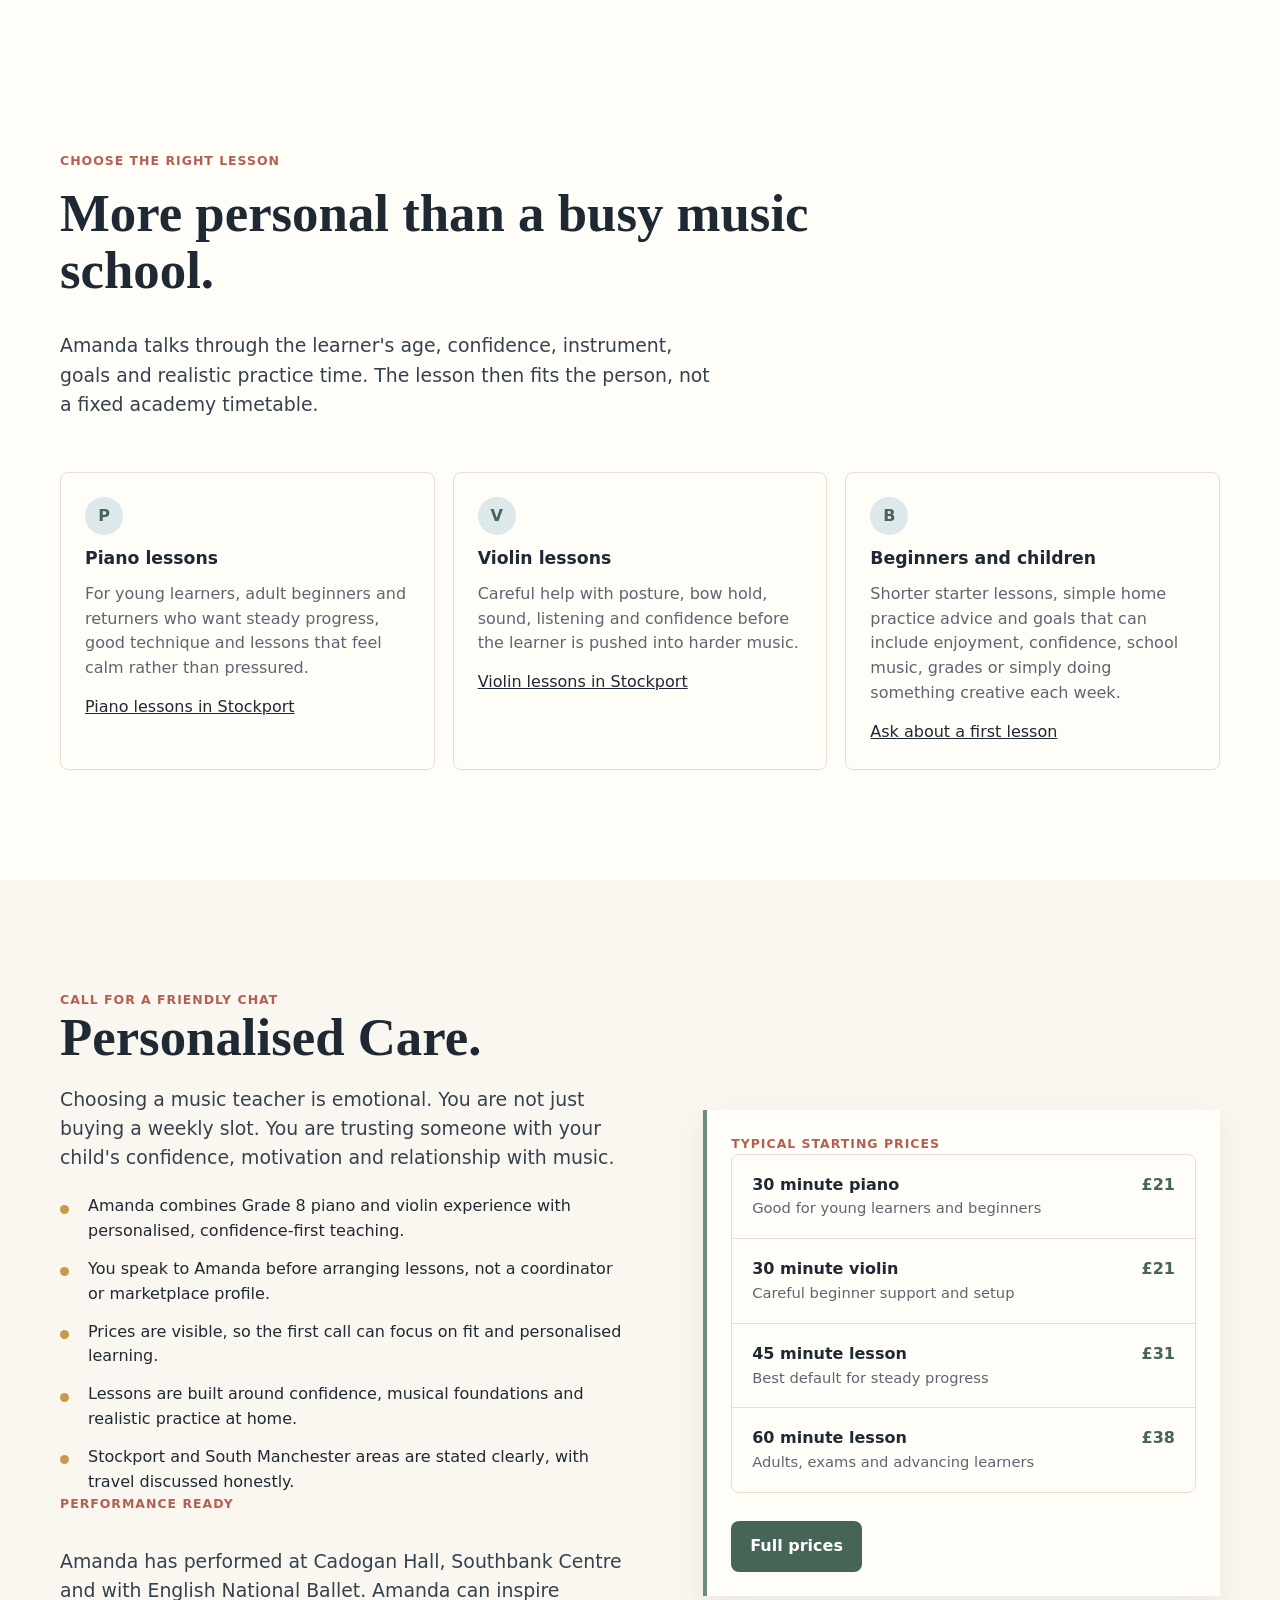
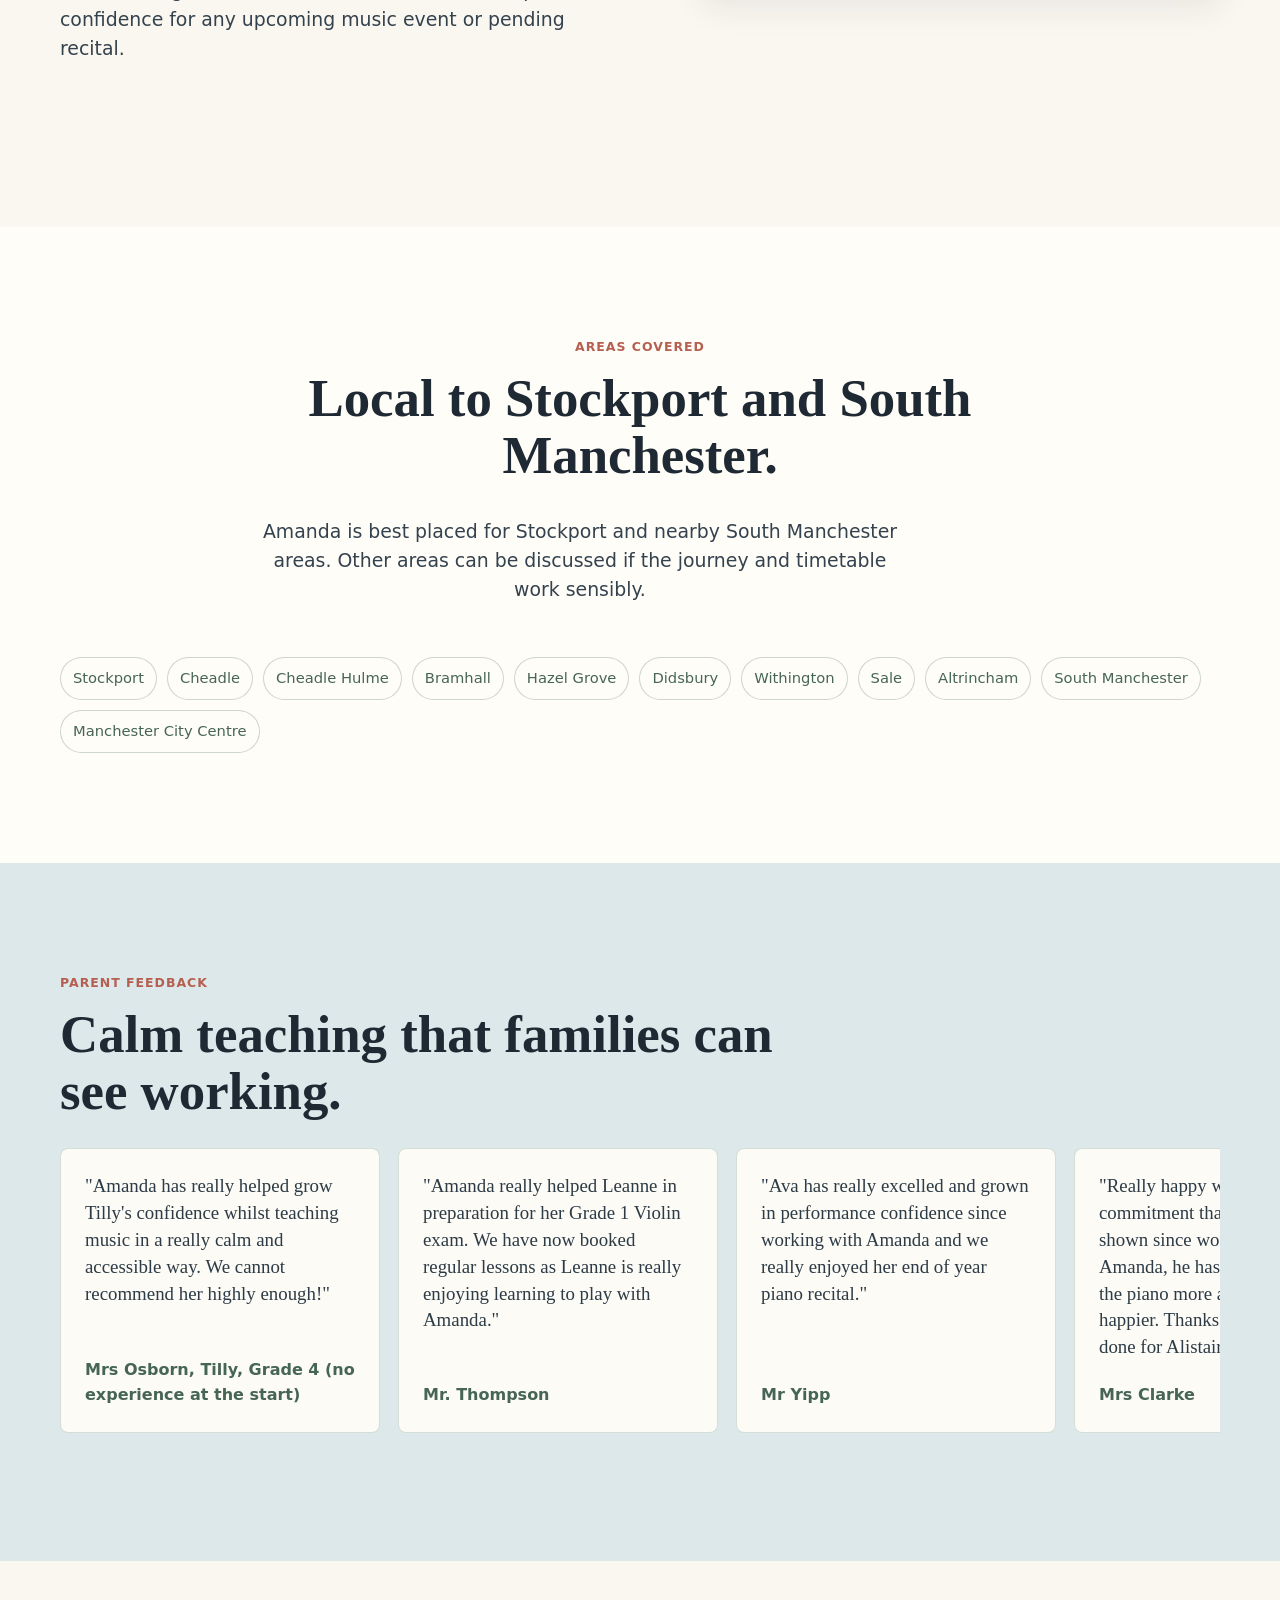
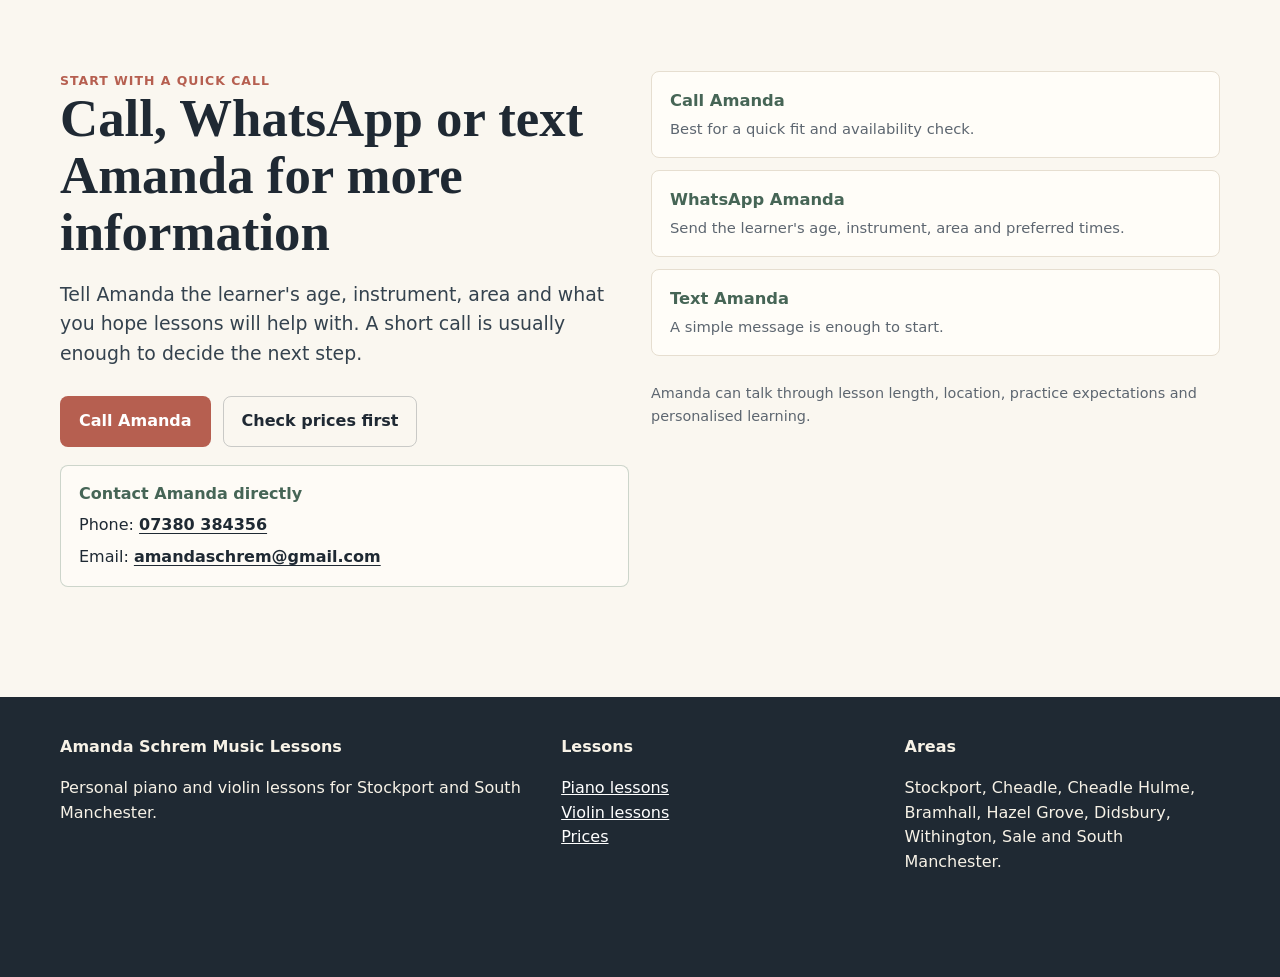
==== commit 9f54a057: "Improve mobile hero and remove mobile chat bubble" ====
--- a/index.html
+++ b/index.html
@@ -9,7 +9,7 @@
   <meta property="og:title" content="Piano and Violin Lessons in Stockport with Amanda Schrem">
   <meta property="og:description" content="Patient, personal piano and violin lessons across Stockport and South Manchester with Grade 8 musical credentials and a qualified-teacher approach.">
   <meta property="og:image" content="assets/hero-music-lessons.png">
-  <link rel="stylesheet" href="assets/styles.css?v=20260614c">
+  <link rel="stylesheet" href="assets/styles.css?v=20260614d">
   <script type="application/ld+json">
   {
     "@context": "https://schema.org",
@@ -79,7 +79,7 @@
           <p class="lead">Lots of local music lessons promise convenience. Amanda offers something more personal: strong musicianship, patient teaching, classroom-trained care and a first conversation with the actual teacher before you commit.</p>
         </div>
         <div class="proof-grid" aria-label="Amanda Schrem music credentials">
-          <article class="proof-card"><span>01</span><strong>Musical standards without pressure</strong><p>Grade 8 ABRSM Piano Performance, Grade 8 ABRSM Violin Performance and Grade 5 theory give Amanda the depth to teach secure technique, reading, listening and expression from the start.</p></article>
+          <article class="proof-card"><span>01</span><strong>Musical standards without pressure</strong><p>Grade 8 ABRSM Piano Performance, Grade 8 ABRSM Violin Performance and graded theory give Amanda the depth to teach secure technique, reading, listening and expression from the start.</p></article>
           <article class="proof-card"><span>02</span><strong>Confidence comes first</strong><p>Children and adult beginners often arrive worried about mistakes. Amanda keeps the pace clear and encouraging, so learners can feel safe enough to try, practise and improve.</p></article>
           <article class="proof-card"><span>03</span><strong>More than playing notes</strong><p>As a former Uppingham music scholar with ensemble, performance and Pro Corda experience, Amanda understands how music builds listening, discipline, patience, confidence and self-belief.</p></article>
           <article class="proof-card"><span>04</span><strong>Teacher-level care</strong><p>QTS and PGCE training mean lessons are planned around the learner in front of her: age, confidence, concentration, home practice and what will make progress feel possible.</p></article>
--- a/assets/styles.css
+++ b/assets/styles.css
@@ -975,16 +975,25 @@
   }
 
   .hero-media {
-    padding: 28px 0 18px;
+    padding: 0 0 18px;
+    overflow: visible;
+    background: var(--warm-white);
   }
 
   .hero-media img {
-    position: absolute;
-    inset: 0;
+    position: relative;
+    inset: auto;
+    display: block;
     width: 100%;
-    height: 100%;
+    height: auto;
     min-height: 0;
-    object-fit: cover;
+    object-fit: contain;
+    object-position: center center;
+    opacity: 1;
+  }
+
+  .hero-media::after {
+    display: none;
   }
 
   .hero-copy,
@@ -997,7 +1006,7 @@
   .hero-content {
     position: relative;
     inset: auto;
-    padding-top: 0;
+    padding-top: 28px;
   }
 
   .hero-copy {
@@ -1119,35 +1128,7 @@
   }
 
   .chat-widget {
-    top: 84px;
-    left: 334px;
-    right: auto;
-    bottom: auto;
-  }
-
-  .chat-toggle {
-    position: relative;
-    width: 44px;
-    height: 44px;
-    padding: 0;
-    overflow: hidden;
-    color: transparent;
-  }
-
-  .chat-toggle::after {
-    content: "?";
-    position: absolute;
-    inset: 0;
-    display: grid;
-    place-items: center;
-    color: #fff;
-    font-size: 1rem;
-    text-indent: 0;
-  }
-
-  .chat-panel {
-    top: 48px;
-    bottom: auto;
+    display: none;
   }
 
   .site-footer {
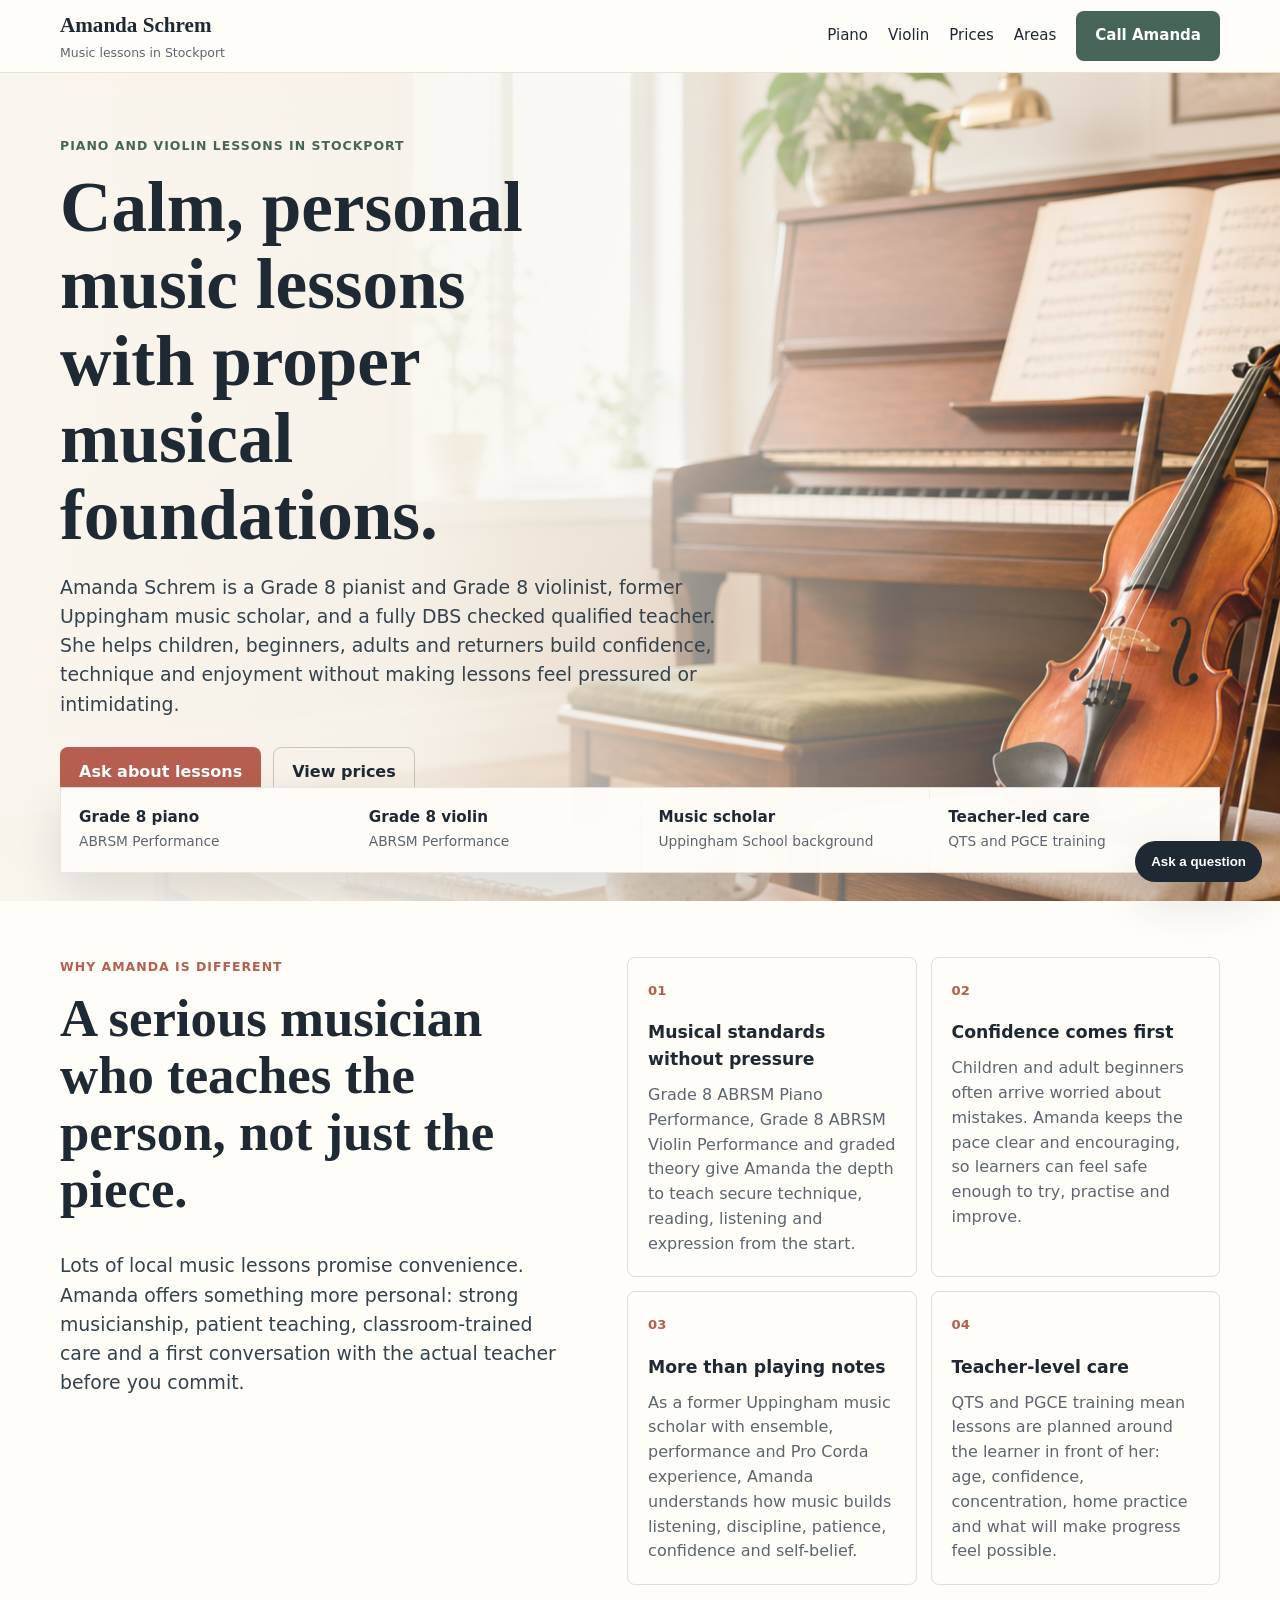
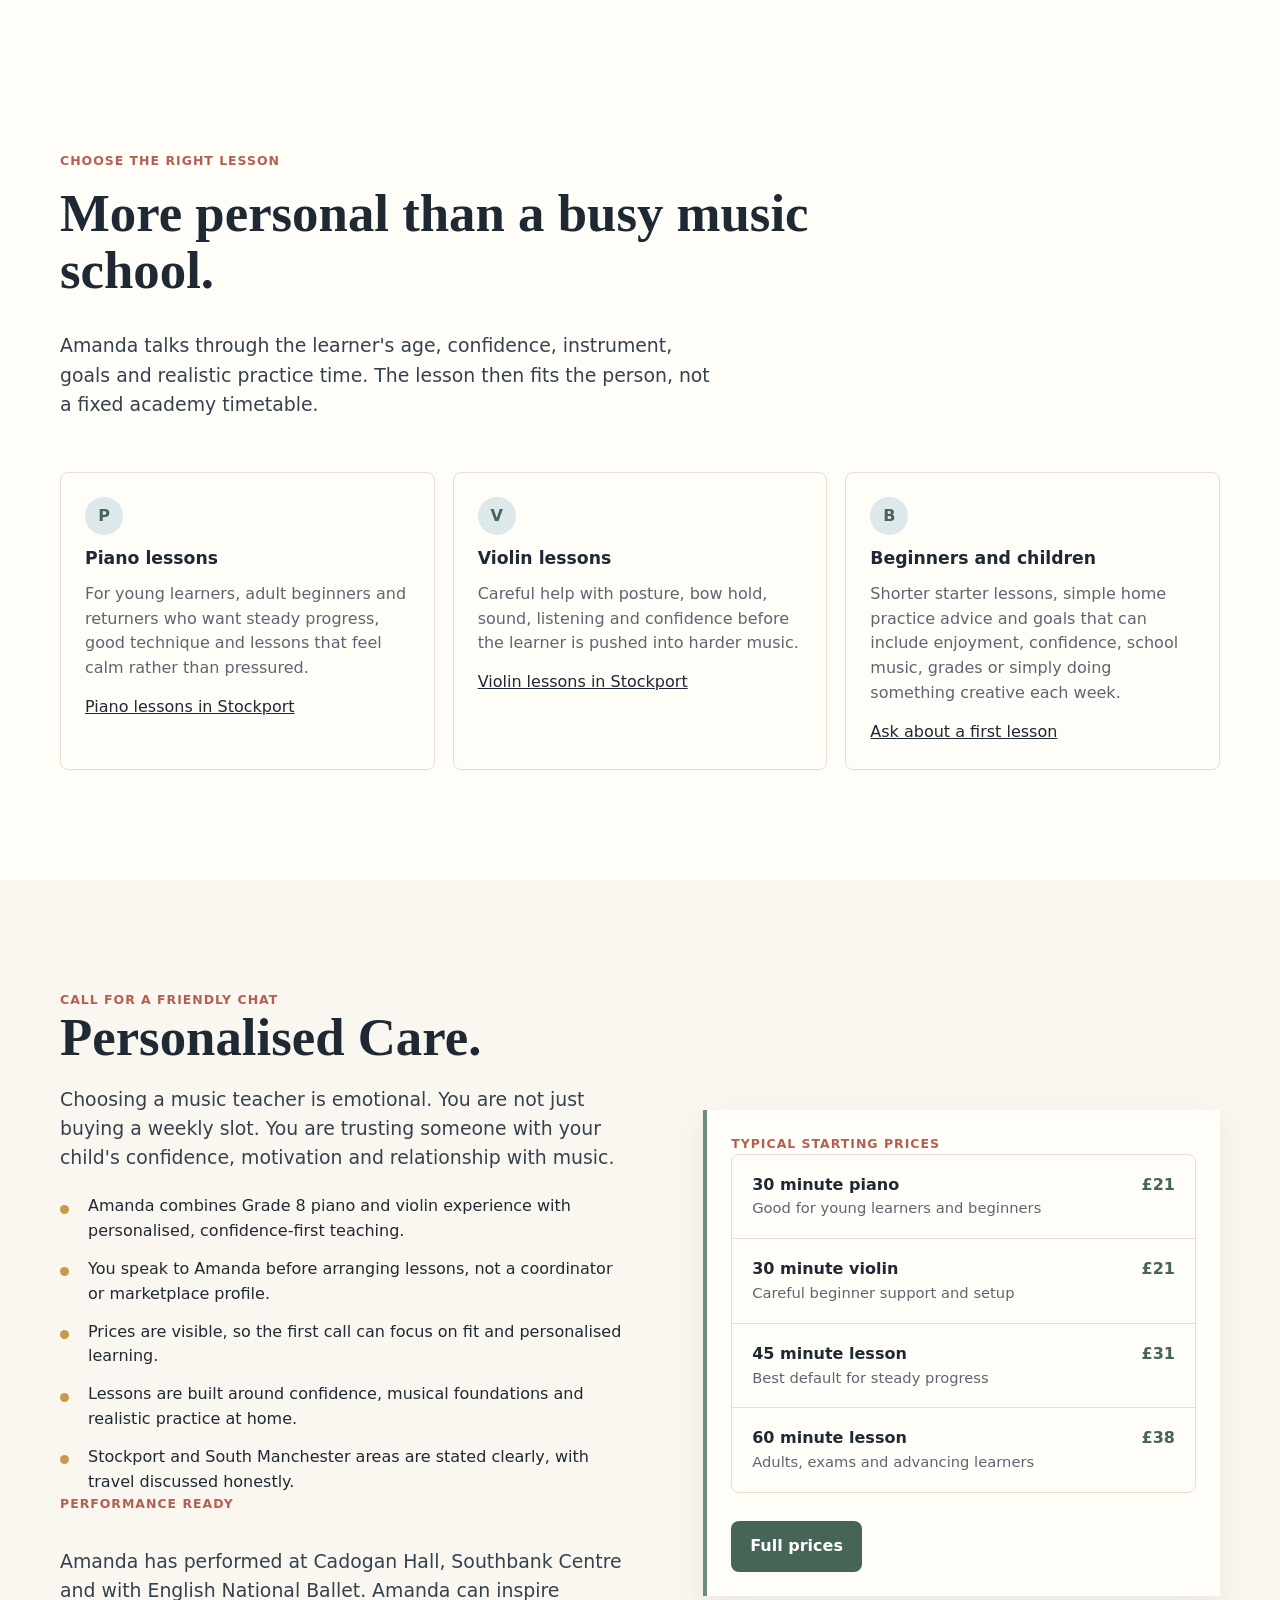
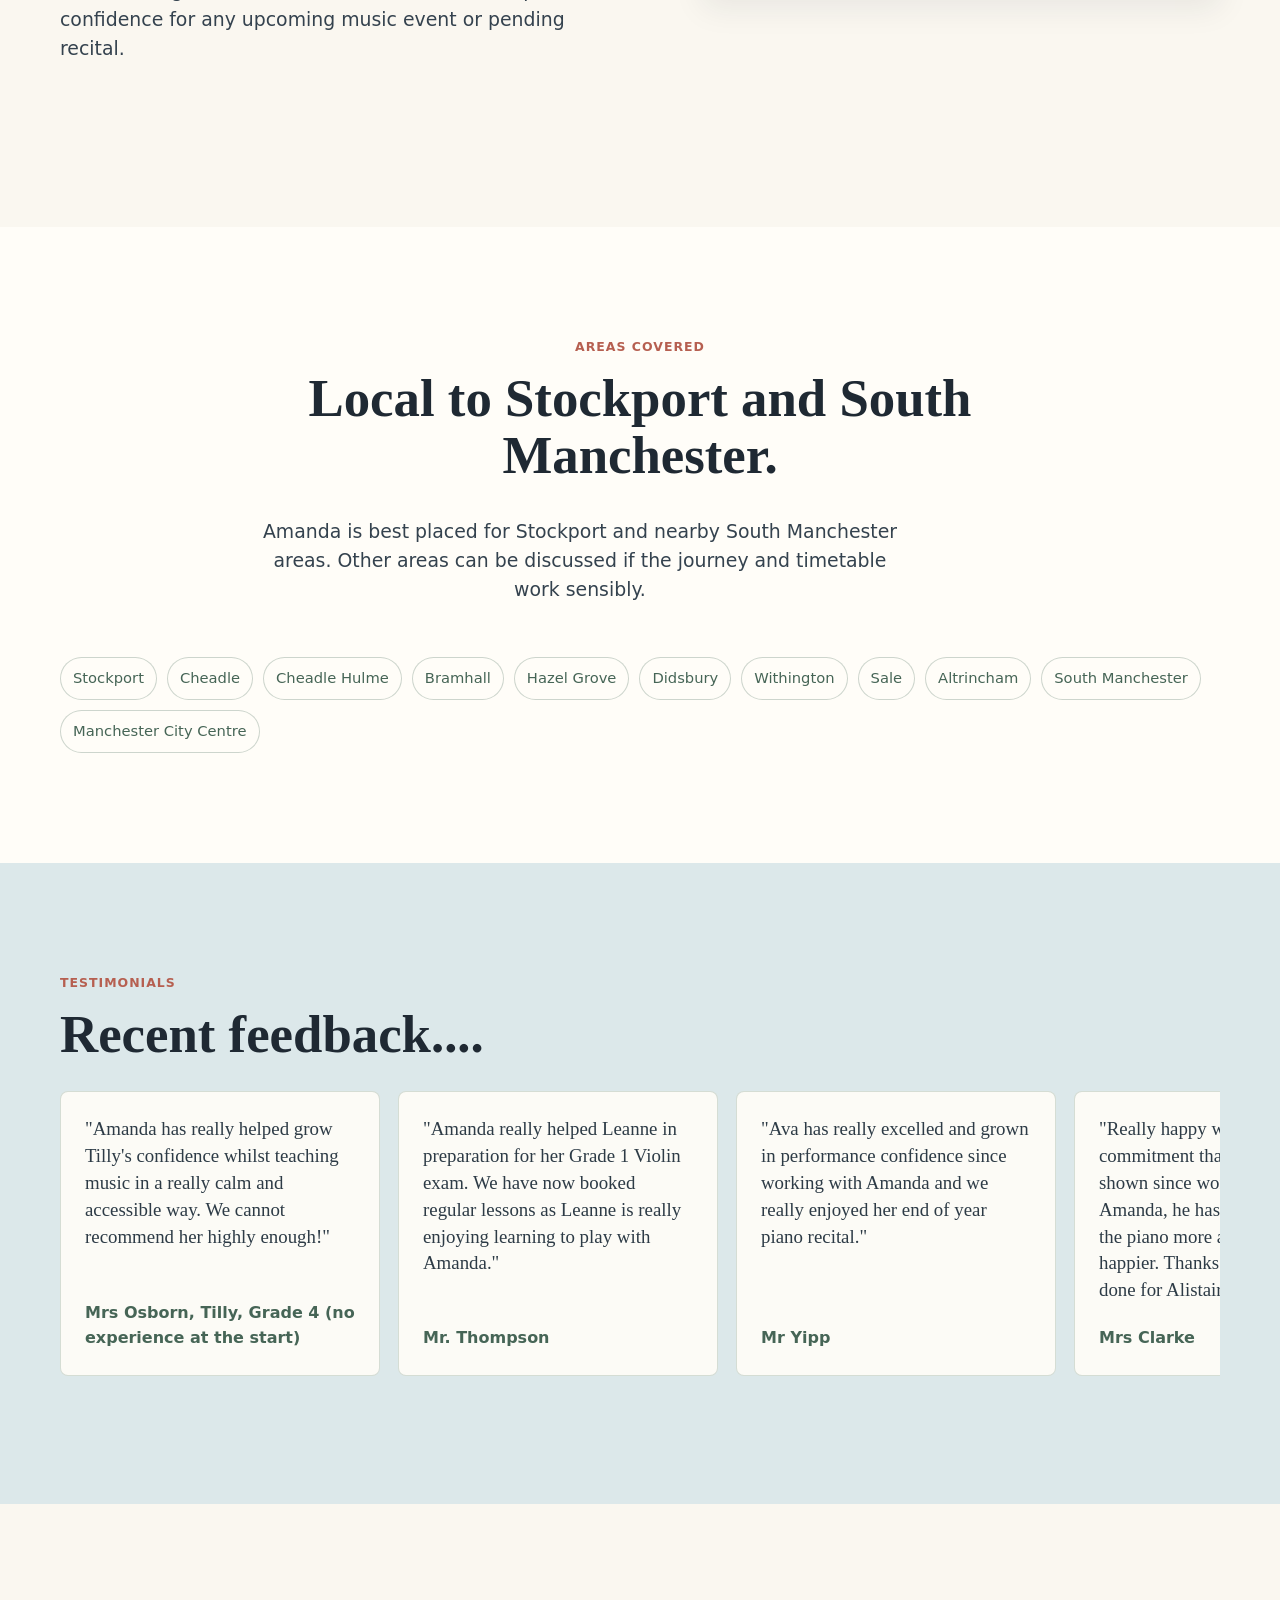
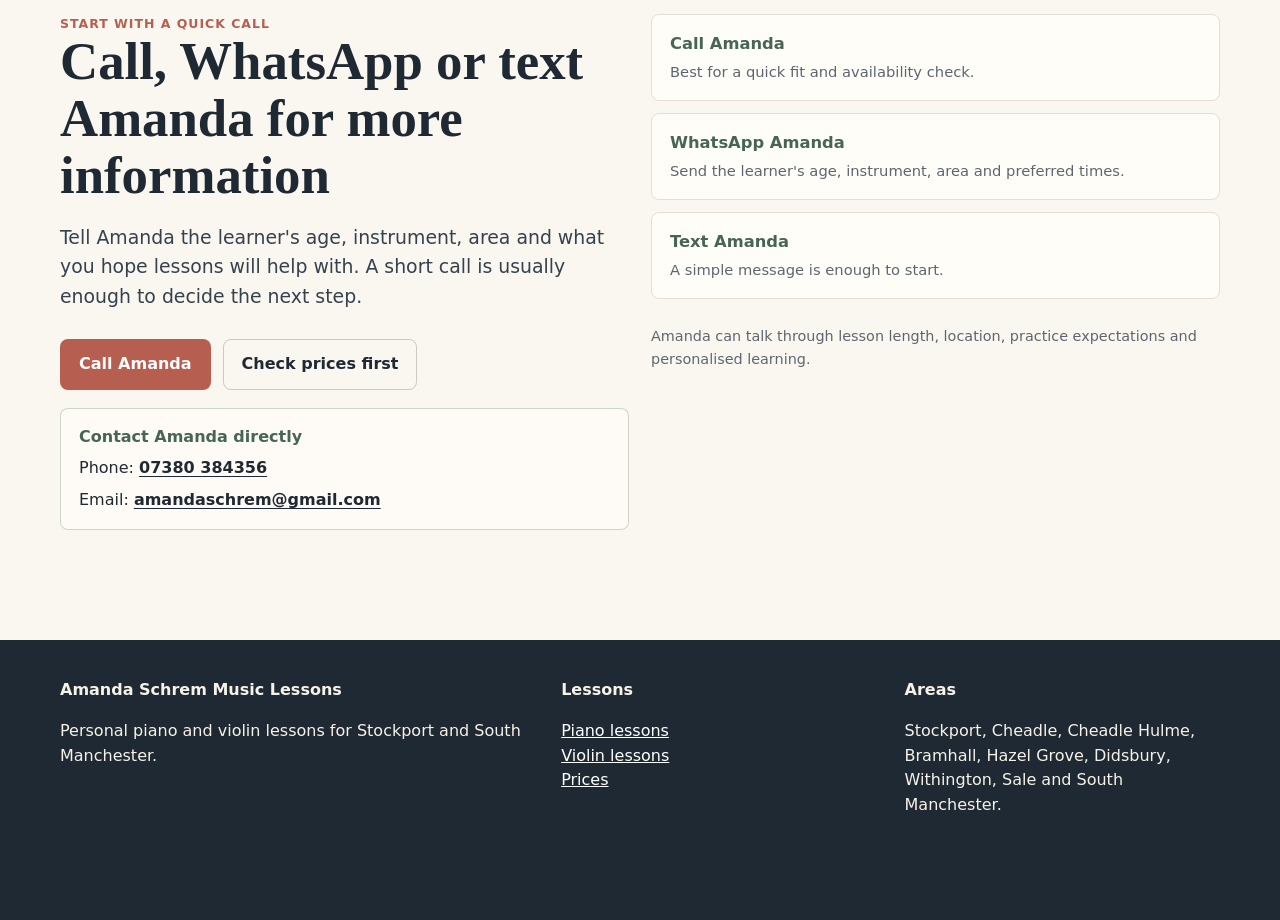
==== commit c77d7d13: "Update music mobile pages and SEO files" ====
--- a/index.html
+++ b/index.html
@@ -5,11 +5,13 @@
   <meta name="viewport" content="width=device-width, initial-scale=1">
   <title>Piano and Violin Lessons in Stockport | Amanda Schrem Music Lessons</title>
   <meta name="description" content="Piano and violin lessons in Stockport and South Manchester with Amanda Schrem, Grade 8 pianist, Grade 8 violinist, Uppingham music scholar and fully DBS checked qualified teacher.">
+  <link rel="canonical" href="https://www.amandaschremmusictuition.co.uk/">
   <meta name="theme-color" content="#faf7f0">
   <meta property="og:title" content="Piano and Violin Lessons in Stockport with Amanda Schrem">
   <meta property="og:description" content="Patient, personal piano and violin lessons across Stockport and South Manchester with Grade 8 musical credentials and a qualified-teacher approach.">
-  <meta property="og:image" content="assets/hero-music-lessons.png">
-  <link rel="stylesheet" href="assets/styles.css?v=20260614d">
+  <meta property="og:image" content="https://www.amandaschremmusictuition.co.uk/assets/hero-music-lessons.png">
+  <meta property="og:url" content="https://www.amandaschremmusictuition.co.uk/">
+  <link rel="stylesheet" href="assets/styles.css?v=20260614e">
   <script type="application/ld+json">
   {
     "@context": "https://schema.org",
@@ -17,7 +19,11 @@
     "name": "Amanda Schrem Music Lessons",
     "description": "Piano and violin lessons in Stockport and South Manchester.",
     "areaServed": ["Stockport", "Cheadle", "Cheadle Hulme", "Bramhall", "Hazel Grove", "Sale", "Altrincham", "South Manchester"],
-    "url": "https://amandaschremmusic.co.uk/",
+    "url": "https://www.amandaschremmusictuition.co.uk/",
+    "image": "https://www.amandaschremmusictuition.co.uk/assets/hero-music-lessons.png",
+    "telephone": "+447380384356",
+    "email": "amandaschrem@gmail.com",
+    "priceRange": "GBP 16-38",
     "founder": {
       "@type": "Person",
       "name": "Amanda Schrem",
@@ -166,8 +172,8 @@
     <section class="section blue testimonials-section">
       <div class="wrap">
         <div class="section-head">
-          <p class="kicker">Parent feedback</p>
-          <h2>Calm teaching that families can see working.</h2>
+          <p class="kicker">Testimonials</p>
+          <h2>Recent feedback....</h2>
         </div>
         <div class="testimonial-rail" aria-label="Music lesson testimonials">
           <figure class="testimonial-card">
--- a/assets/styles.css
+++ b/assets/styles.css
@@ -873,6 +873,10 @@
   max-width: 12ch;
 }
 
+.mobile-page-image {
+  display: none;
+}
+
 @media (max-width: 900px) {
   .menu-button {
     display: inline-grid;
@@ -994,6 +998,21 @@
 
   .hero-media::after {
     display: none;
+  }
+
+  .mobile-page-image {
+    display: block;
+    background: var(--warm-white);
+  }
+
+  .mobile-page-image img {
+    display: block;
+    width: 100%;
+    height: auto;
+  }
+
+  .mobile-page-image + .page-hero {
+    padding-top: 28px;
   }
 
   .hero-copy,
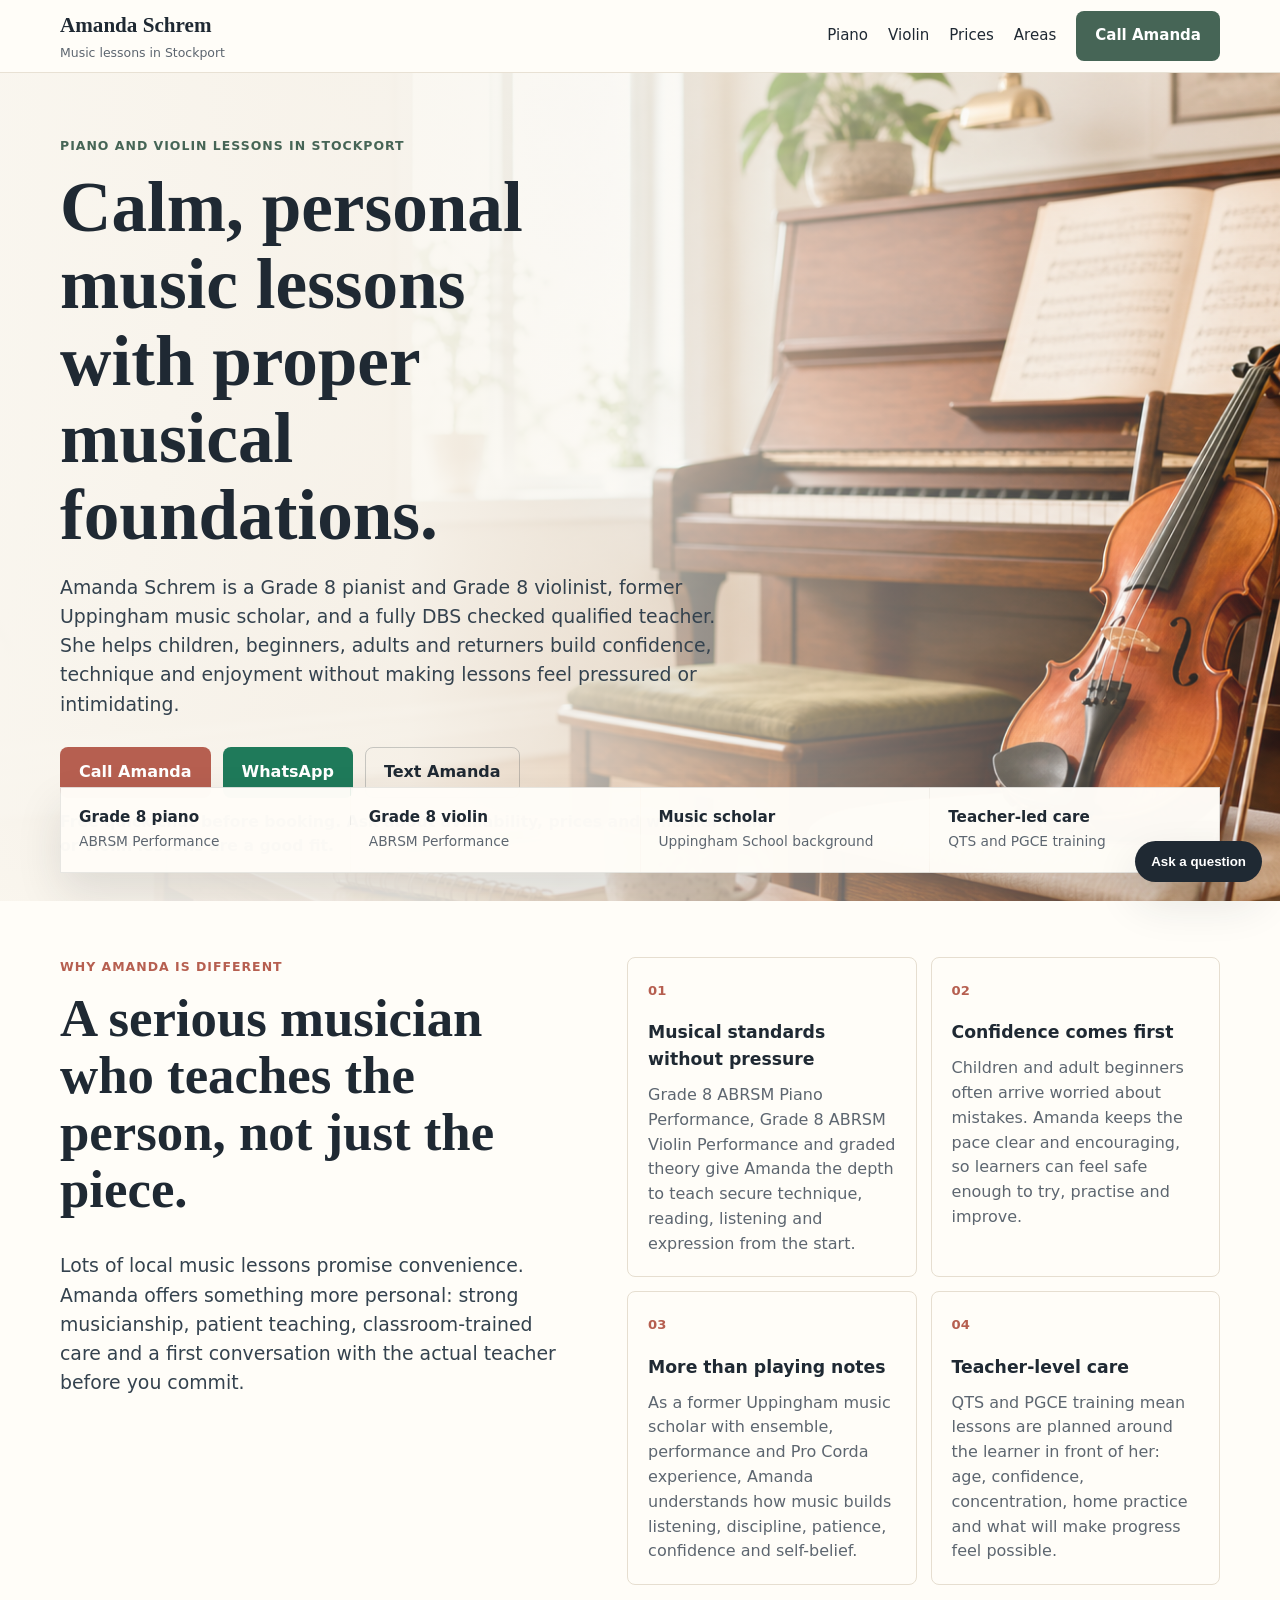
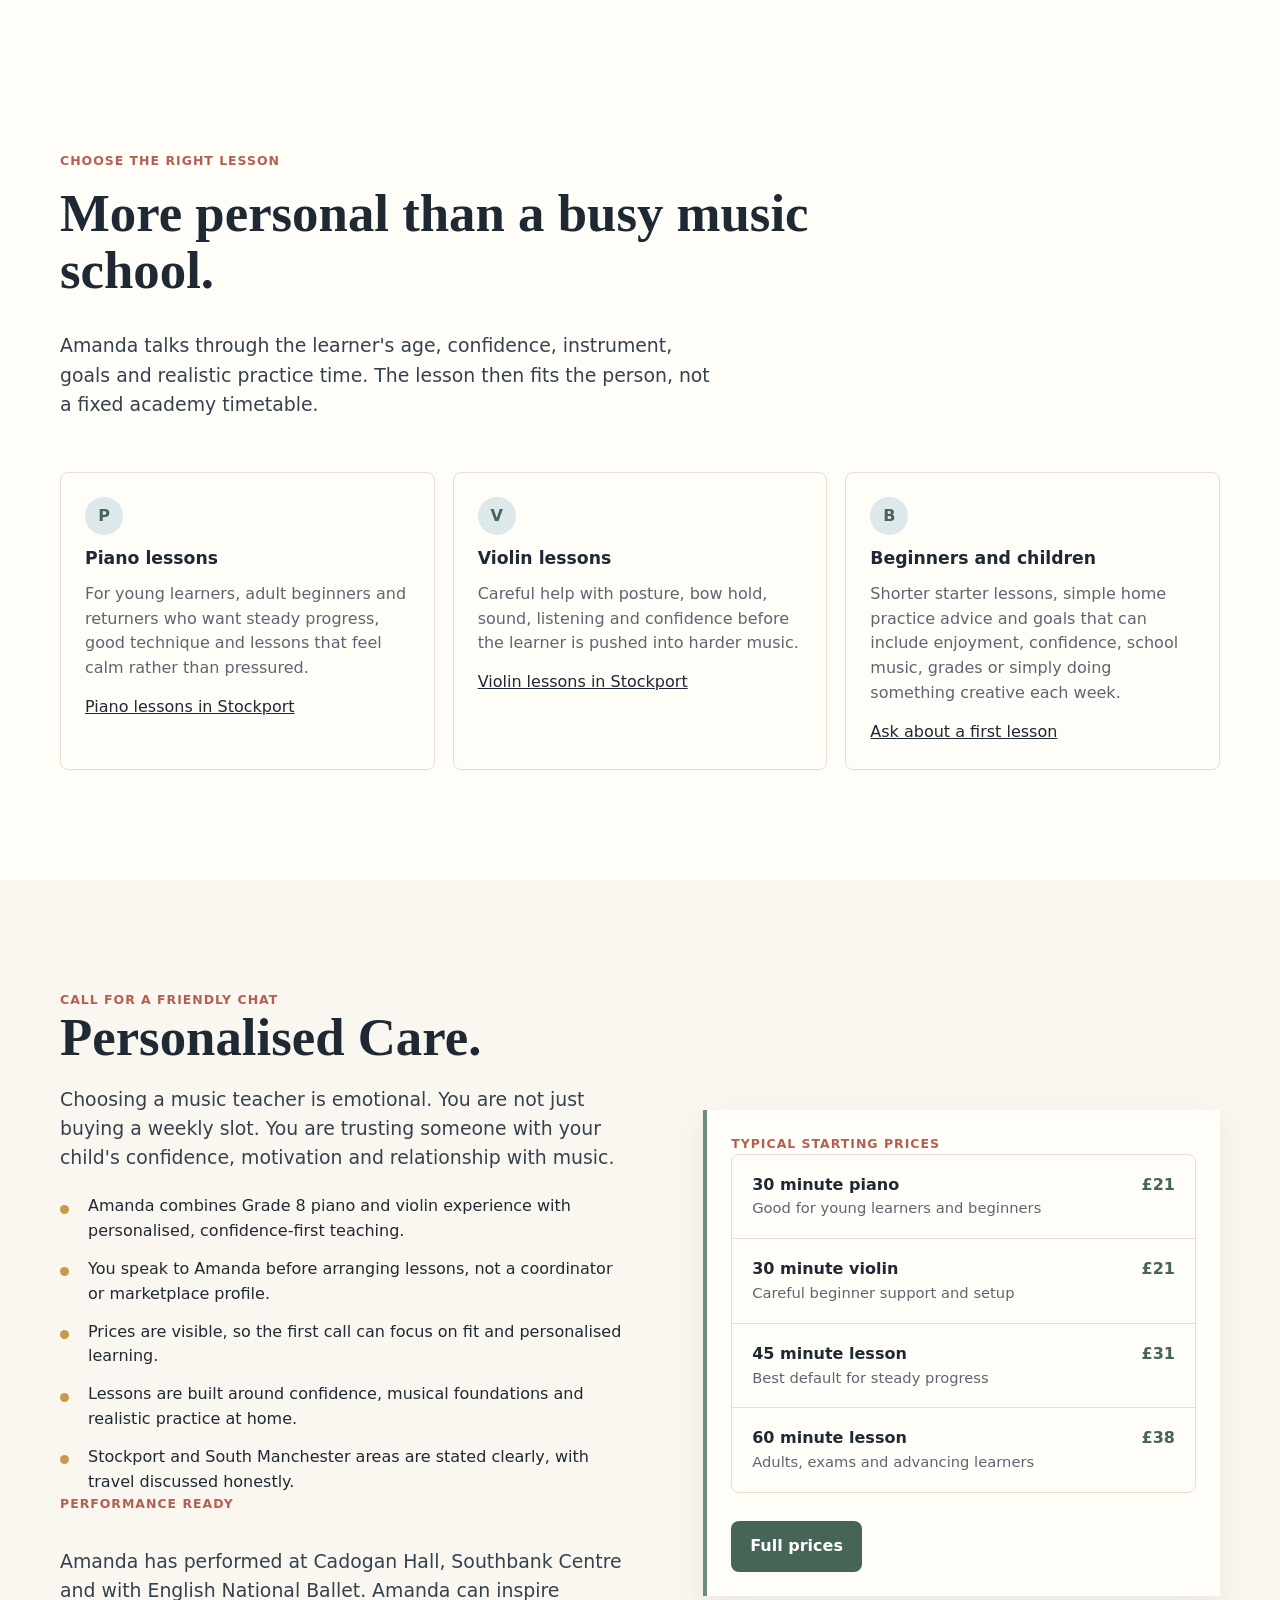
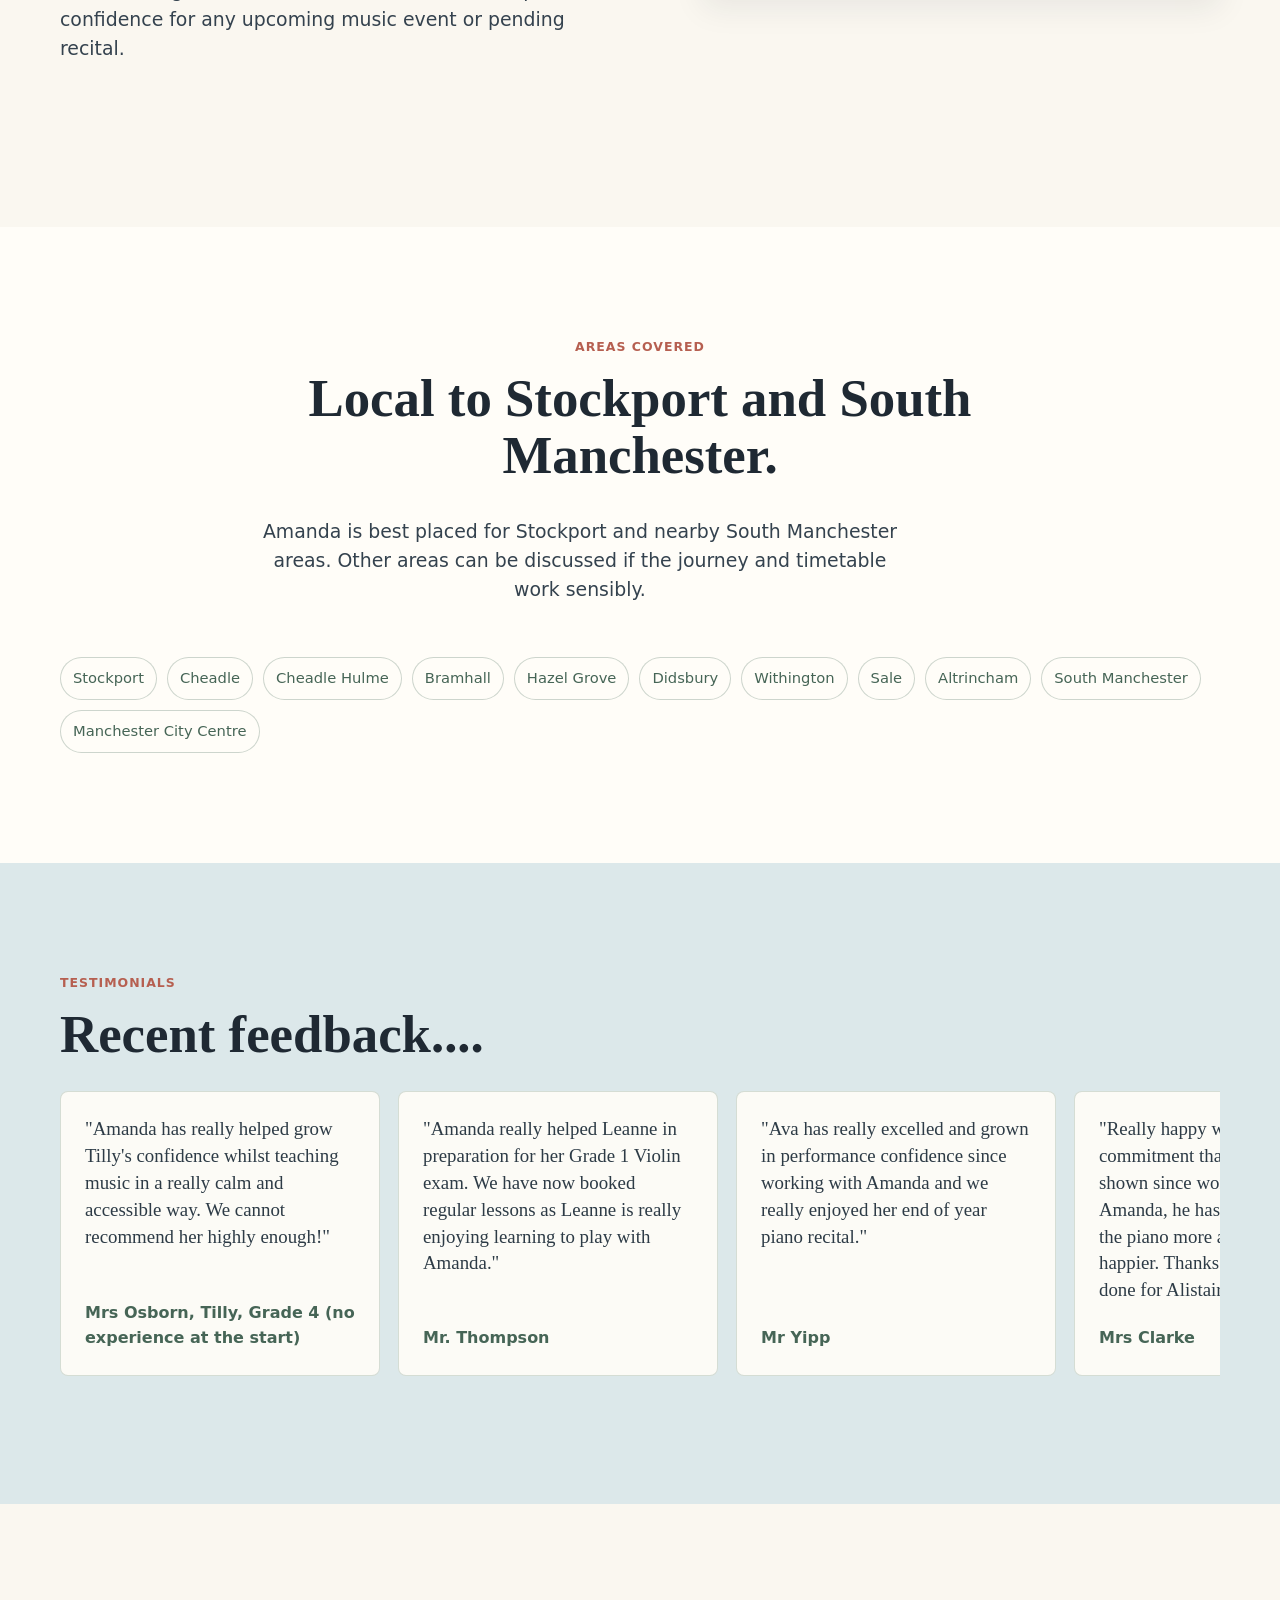
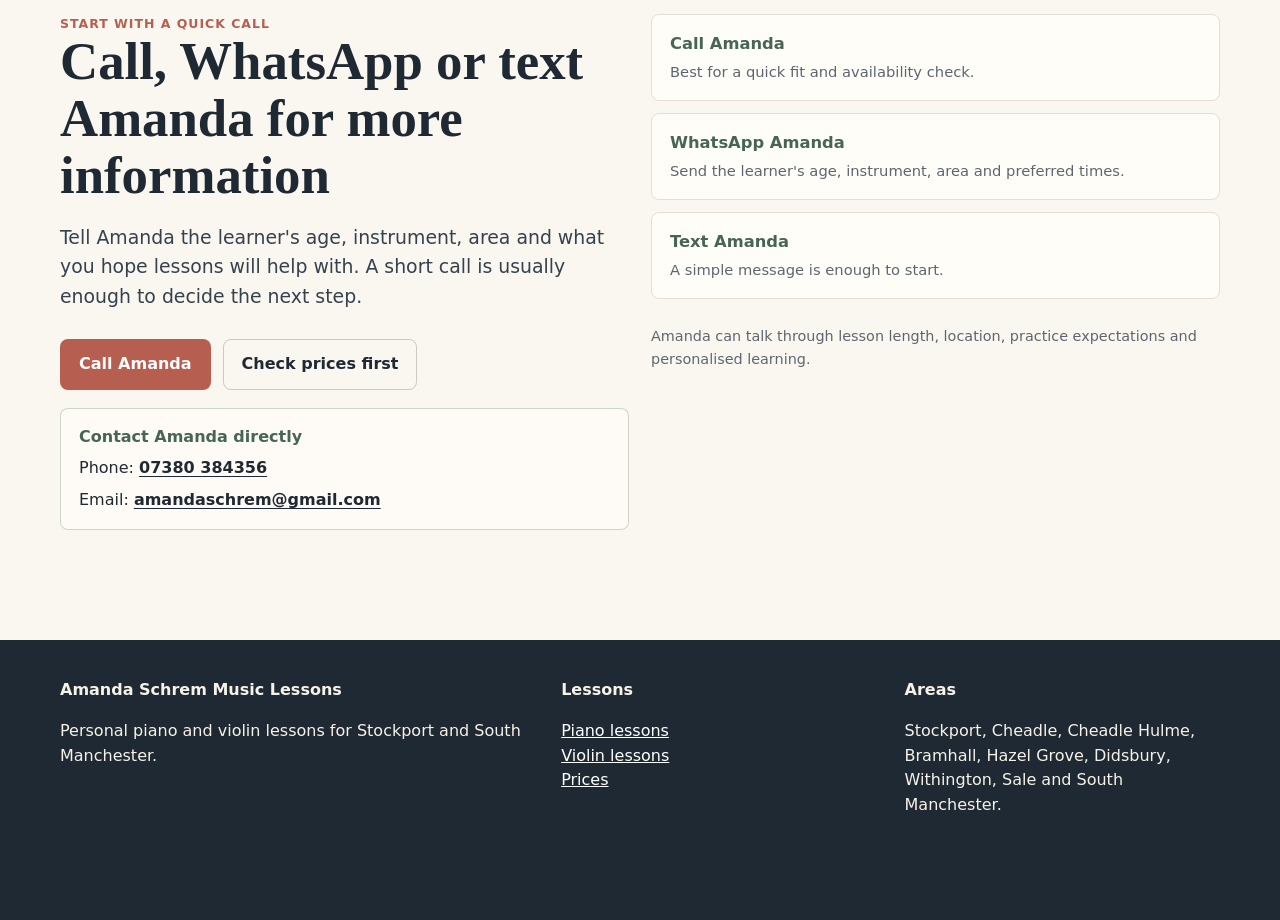
==== commit 1290a916: "Improve paid landing page contact actions" ====
--- a/index.html
+++ b/index.html
@@ -11,7 +11,7 @@
   <meta property="og:description" content="Patient, personal piano and violin lessons across Stockport and South Manchester with Grade 8 musical credentials and a qualified-teacher approach.">
   <meta property="og:image" content="https://www.amandaschremmusictuition.co.uk/assets/hero-music-lessons.png">
   <meta property="og:url" content="https://www.amandaschremmusictuition.co.uk/">
-  <link rel="stylesheet" href="assets/styles.css?v=20260614e">
+  <link rel="stylesheet" href="assets/styles.css?v=20260627a">
   <script type="application/ld+json">
   {
     "@context": "https://schema.org",
@@ -33,6 +33,15 @@
     "sameAs": []
   }
   </script>
+  <!-- Google tag (gtag.js) -->
+  <script async src="https://www.googletagmanager.com/gtag/js?id=AW-18239191836"></script>
+  <script>
+    window.dataLayer = window.dataLayer || [];
+    function gtag(){dataLayer.push(arguments);}
+    gtag('js', new Date());
+
+    gtag('config', 'AW-18239191836');
+  </script>
 </head>
 <body>
   <a class="skip-link" href="#main">Skip to content</a>
@@ -62,10 +71,12 @@
             <p class="eyebrow">Piano and violin lessons in Stockport</p>
             <h1>Calm, personal music lessons with proper musical foundations.</h1>
             <p class="lead">Amanda Schrem is a Grade 8 pianist and Grade 8 violinist, former Uppingham music scholar, and a fully DBS checked qualified teacher. She helps children, beginners, adults and returners build confidence, technique and enjoyment without making lessons feel pressured or intimidating.</p>
-            <div class="hero-actions">
-              <a class="btn rosin" href="#contact" data-track="primary_cta_click" data-label="music-home-call">Ask about lessons</a>
-              <a class="btn secondary" href="prices.html" data-track="prices_click" data-label="music-home-prices">View prices</a>
+            <div class="hero-actions conversion-actions">
+              <a class="btn rosin" href="tel:+447380384356" data-track="phone_intent" data-label="music-home-hero-call">Call Amanda</a>
+              <a class="btn whatsapp" href="https://wa.me/447380384356?text=Hi%20Amanda%2C%20I%20would%20like%20to%20ask%20about%20piano%20or%20violin%20lessons." data-track="whatsapp_intent" data-label="music-home-hero-whatsapp">WhatsApp</a>
+              <a class="btn secondary" href="sms:+447380384356?body=Hi%20Amanda%2C%20I%20would%20like%20to%20ask%20about%20piano%20or%20violin%20lessons." data-track="text_intent" data-label="music-home-hero-text">Text Amanda</a>
             </div>
+            <p class="conversion-note">Free quick chat before booking. Ask about availability, prices and whether piano or violin lessons are a good fit.</p>
           </div>
         </div>
         <div class="trust-strip" aria-label="Music lesson highlights">
@@ -229,7 +240,7 @@
           <button type="button" data-chat-reply="trial">How do we start?</button>
         </div>
         <div class="chat-answer" data-chat-answer>Choose a question, then call, WhatsApp or text if it sounds like the right fit.</div>
-        <a class="btn" href="#contact" data-track="chat_callback_click" data-label="music-chat-callback">Call, WhatsApp or text Amanda</a>
+        <a class="btn whatsapp" href="https://wa.me/447380384356?text=Hi%20Amanda%2C%20I%20would%20like%20to%20ask%20about%20piano%20or%20violin%20lessons." data-track="whatsapp_intent" data-label="music-chat-whatsapp">WhatsApp Amanda</a>
       </div>
     </div>
   </aside>
@@ -243,7 +254,7 @@
       <div><strong>Areas</strong><p>Stockport, Cheadle, Cheadle Hulme, Bramhall, Hazel Grove, Didsbury, Withington, Sale and South Manchester.</p></div>
     </div>
   </footer>
-  <script src="assets/site.js?v=20260614b"></script>
+  <script src="assets/site.js?v=20260614c"></script>
 </body>
 </html>
 
--- a/assets/styles.css
+++ b/assets/styles.css
@@ -174,6 +174,26 @@
   background: var(--rosin);
 }
 
+.btn.whatsapp {
+  background: #1f7a5a;
+  color: #fff;
+}
+
+.btn.whatsapp:hover {
+  background: #176246;
+}
+
+.conversion-actions {
+  margin-top: 22px;
+}
+
+.conversion-note {
+  margin: 12px 0 0;
+  color: #34424e;
+  font-size: 0.98rem;
+  font-weight: 750;
+}
+
 .hero {
   min-height: calc(100svh - 72px);
   display: grid;
